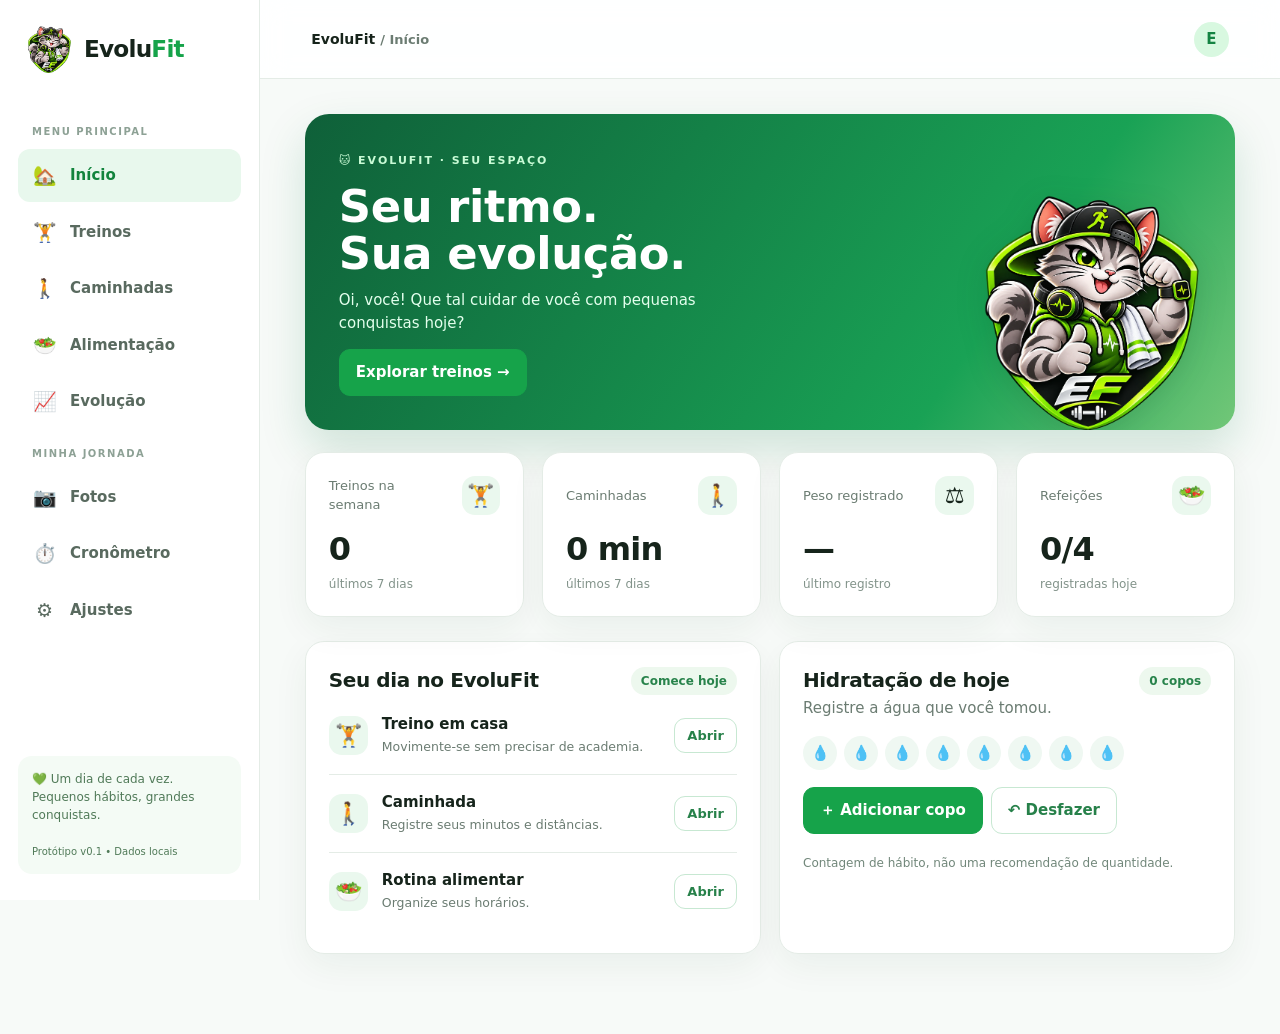
==== index.html @ 6f6e8fcf "fix: troca favicon pequeno por arquivo HD" ====
<!doctype html>
<html lang="pt-BR">
<head>
  <meta charset="utf-8">
  <meta name="viewport" content="width=device-width,initial-scale=1,viewport-fit=cover">
  <meta name="theme-color" content="#16a34a">
  <meta name="description" content="EvoluFit — treinos em casa, caminhadas, alimentação e evolução no seu ritmo.">
  <title>EvoluFit — Sua evolução, seu ritmo</title>
  <link rel="manifest" href="manifest.webmanifest">
  <link rel="icon" href="assets/evolufit-gatinho-hd.webp?v=5" type="image/webp">
  <link rel="apple-touch-icon" href="assets/evolufit-gatinho-hd.webp?v=5">
  <link rel="stylesheet" href="styles.css">
  <script src="app.js" defer></script>
</head>
<body>
  <div class="shell">
    <aside id="sidebar" class="sidebar"></aside>
    <div class="bodyarea">
      <header id="topbar" class="topbar"></header>
      <main id="main" class="main" tabindex="-1"></main>
    </div>
  </div>
  <nav id="bottomnav" class="bottomnav" aria-label="Menu rápido"></nav>
  <div id="toast" class="toast" role="status" aria-live="polite"></div>
  <div id="modal" class="modal" hidden></div>
  <script>if('serviceWorker' in navigator && location.protocol === 'https:') navigator.serviceWorker.register('./sw.js').catch(()=>{});</script>
</body>
</html>
---- styles.css ----
:root{--green:#16a34a;--dark:#14532d;--lime:#d9f99d;--mint:#f0fdf4;--bg:#f7faf8;--ink:#16241b;--muted:#6b7c72;--line:#e4ece6;--white:#fff;--shadow:0 12px 36px rgba(23,63,39,.06)}*{box-sizing:border-box}html{scroll-behavior:smooth}body{margin:0;color:var(--ink);background:var(--bg);font:15px/1.5 system-ui,-apple-system,BlinkMacSystemFont,"Segoe UI",sans-serif}button,input,select,textarea{font:inherit}button{cursor:pointer}button:disabled{opacity:.5;cursor:not-allowed}a{text-decoration:none;color:inherit}h1,h2,h3,p{margin-top:0}h1{font-size:clamp(1.8rem,3vw,2.55rem);line-height:1.15;letter-spacing:-1.1px}h2{font-size:1.25rem;letter-spacing:-.4px}h3{font-size:1.02rem}p,.sub{color:var(--muted)}.shell{display:flex;min-height:100vh}.sidebar{width:260px;position:sticky;top:0;height:100vh;display:flex;flex-direction:column;padding:26px 18px;background:#fff;border-right:1px solid var(--line);flex-shrink:0}.brand{display:flex;align-items:center;gap:11px;margin:0 8px 35px;font-size:1.45rem;font-weight:850;letter-spacing:-.8px}.brand img{width:47px;height:47px;object-fit:contain}.brand em{font-style:normal;color:var(--green)}.navtitle{font-size:10px;letter-spacing:1.5px;color:#8da195;font-weight:800;margin:16px 14px 8px}.navlink{display:flex;align-items:center;gap:13px;padding:12px 14px;border-radius:12px;margin:2px 0;color:#596a5f;font-weight:650;transition:.2s}.navlink:hover{background:#f2faf4;transform:translateX(2px)}.navlink.active{background:#e8f8ed;color:#12843d}.navemoji{font-size:19px;width:25px;text-align:center}.sidebarfoot{margin-top:auto;padding:14px;background:#f4fbf5;border-radius:14px;font-size:12px;color:#507a58}.bodyarea{min-width:0;flex:1}.topbar{height:79px;background:rgba(255,255,255,.88);border-bottom:1px solid var(--line);display:flex;align-items:center;justify-content:space-between;padding:0 clamp(20px,4vw,52px);position:sticky;top:0;z-index:5;backdrop-filter:blur(14px)}.topbar strong{font-size:14px}.topbar span{color:var(--muted);font-size:13px}.avatar{background:#d8f8e0;color:#148342;border-radius:50%;width:35px;height:35px;display:grid;place-items:center;font-weight:800}.main{width:min(1190px,100%);margin:0 auto;padding:35px clamp(16px,3.5vw,52px) 80px}.pageheading{display:flex;justify-content:space-between;align-items:end;gap:18px;flex-wrap:wrap;margin-bottom:26px}.eyebrow{font-size:11px;letter-spacing:2px;color:#28a659;text-transform:uppercase;font-weight:800;margin-bottom:9px}.pageheading p{margin:9px 0 0}.grid{display:grid;gap:18px}.cards{grid-template-columns:repeat(4,minmax(0,1fr));margin-bottom:24px}.two{grid-template-columns:repeat(2,minmax(0,1fr))}.three{grid-template-columns:repeat(3,minmax(0,1fr))}.card{background:#fff;border:1px solid var(--line);border-radius:19px;padding:23px;box-shadow:var(--shadow)}.cardhead{display:flex;align-items:center;justify-content:space-between;gap:15px}.cardhead h2{margin:0 0 2px}.cardhead p{font-size:13px;margin:0}.statlabel{font-size:13px;color:var(--muted)}.statnum{font-size:clamp(1.5rem,2.5vw,2.1rem);font-weight:850;margin:10px 0 2px;letter-spacing:-.8px}.hint{font-size:12px;color:#82938a}.circle{width:39px;height:39px;background:#eaf8ee;border-radius:13px;display:grid;place-items:center;font-size:22px}.hero{background:linear-gradient(125deg,#0f6039,#19a255 72%,#72c778);border-radius:24px;color:white;min-height:235px;display:flex;justify-content:space-between;align-items:center;overflow:hidden;margin-bottom:22px;box-shadow:0 20px 45px rgba(13,116,65,.17)}.hero>div{padding:34px;max-width:68%;z-index:1}.hero small{font-size:11px;letter-spacing:2px;font-weight:800;color:#c9fbd6}.hero h2{font-size:clamp(1.8rem,3.5vw,3rem);line-height:1.06;margin:12px 0}.hero p{color:#e3ffed;max-width:420px}.hero img{align-self:end;width:min(38%,285px);height:235px;object-fit:contain;object-position:bottom;filter:drop-shadow(0 5px 15px rgba(2,44,20,.15))}.btn{background:var(--green);border:1px solid var(--green);color:white;border-radius:11px;font-weight:750;padding:11px 16px;display:inline-flex;align-items:center;gap:8px;justify-content:center;transition:.2s}.btn:hover{background:#13813f;transform:translateY(-1px)}.btn.secondary{background:white;color:#27814a;border-color:#c7e8d2}.btn.secondary:hover{background:#f2fff5}.btn.danger{background:#fff5f5;border-color:#f3c4c4;color:#ad3535}.btn.small{padding:7px 12px;font-size:13px}.btn.ghost{background:transparent;border:0;color:#27814a}.listitem{display:flex;align-items:center;gap:14px;padding:16px 0;border-bottom:1px solid var(--line)}.listitem:last-child{border-bottom:0}.listitem strong{display:block}.listitem small{color:var(--muted)}.grow{flex:1;min-width:0}.pill{display:inline-flex;align-items:center;padding:5px 10px;border-radius:999px;background:#edf8ee;color:#28834b;font-weight:750;font-size:12px}.training{display:flex;flex-direction:column;gap:12px}.training .symbol{font-size:35px}.training h3{margin:0}.training p{font-size:13px}.training .btn{align-self:start;margin-top:auto}.formgrid{display:grid;grid-template-columns:repeat(2,minmax(0,1fr));gap:14px}.field{display:flex;flex-direction:column;gap:6px}.field.full{grid-column:1/-1}label{font-size:13px;font-weight:750;color:#405d48}input,select,textarea{background:#fff;border:1px solid #d8e5db;color:var(--ink);border-radius:10px;padding:10px 12px;min-width:0;width:100%;outline:none}input:focus,select:focus,textarea:focus{border-color:#36ad65;box-shadow:0 0 0 3px #d9f7e4}input[type=checkbox]{width:auto;accent-color:#18a353}.mini{font-size:12px;color:var(--muted)}.empty{text-align:center;padding:40px 15px;color:var(--muted)}.empty b{display:block;color:var(--ink);margin-bottom:5px}.empty .em{font-size:38px}.weightbar{background:#e7f3eb;border-radius:8px;height:13px;overflow:hidden}.weightbar>span{height:100%;background:#16a34a;display:block;border-radius:8px}.chart{display:flex;align-items:end;gap:10px;height:160px;padding:10px 3px 0;border-bottom:1px solid var(--line)}.chart div{flex:1;display:flex;justify-content:end;align-items:center;flex-direction:column;min-width:0;gap:5px}.chart .bar{width:75%;max-width:38px;background:linear-gradient(#65d78d,#15954b);min-height:3px;border-radius:8px 8px 0 0}.chart small{font-size:10px;color:var(--muted)}.photo-grid{display:grid;grid-template-columns:repeat(3,minmax(0,1fr));gap:14px}.photo-card{overflow:hidden;background:#fff;border:1px solid var(--line);border-radius:14px}.photo-card img{width:100%;height:195px;object-fit:cover;display:block}.photo-card div{padding:12px}.photo-card button{margin-top:7px}.clock{font-size:clamp(3rem,8vw,5rem);font-weight:850;letter-spacing:-3px;font-variant-numeric:tabular-nums;text-align:center;margin:24px 0}.timerbuttons{display:flex;flex-wrap:wrap;gap:10px;justify-content:center}.notice{padding:14px;border:1px solid #cee9d6;background:#f3fff6;color:#4a7251;border-radius:12px;font-size:13px}.waterdots{display:flex;gap:7px;flex-wrap:wrap;margin:17px 0}.waterdots span{height:34px;width:34px;background:#eff8f2;border-radius:50%;display:grid;place-items:center;color:#b4cbbc}.waterdots .filled{background:#c0f3cf;color:#0e9144}.bottomnav{display:none}.toast{position:fixed;bottom:23px;right:23px;z-index:40;background:#174b2d;color:white;padding:12px 19px;border-radius:12px;box-shadow:var(--shadow);opacity:0;pointer-events:none;transform:translateY(15px);transition:.25s}.toast.show{opacity:1;transform:translateY(0)}.modal{position:fixed;z-index:30;inset:0;background:rgba(7,31,17,.5);display:grid;place-items:center;padding:17px}.modal[hidden]{display:none}.dialog{max-height:90vh;overflow:auto;width:min(570px,100%);background:white;padding:25px;border-radius:20px;box-shadow:0 22px 90px #092d1955}.dialog h2{margin-bottom:12px}.dialog .listitem{padding:12px 0}.dialogbtns{display:flex;justify-content:end;gap:10px;margin-top:20px}.footnote{font-size:12px;color:#71877a;margin-top:20px}.badge{font-size:11px;background:#e4f6e9;color:#137c3a;padding:5px 10px;border-radius:999px}.progress{height:9px;background:#e5f4ea;border-radius:99px;overflow:hidden}.progress>span{display:block;height:100%;background:var(--green);border-radius:99px}.animated{animation:rise .45s ease both}@keyframes rise{from{opacity:0;transform:translateY(12px)}to{opacity:1;transform:none}}@media(max-width:1100px){.sidebar{width:222px}.cards{grid-template-columns:repeat(2,minmax(0,1fr))}.three{grid-template-columns:repeat(2,minmax(0,1fr))}}@media(max-width:760px){.sidebar{display:none}.topbar{height:60px;padding:0 18px}.main{padding:23px 14px 95px}.two,.three{grid-template-columns:1fr}.cards{grid-template-columns:repeat(2,minmax(0,1fr));gap:10px}.card{padding:17px;border-radius:16px}.hero{min-height:200px}.hero>div{padding:22px;max-width:72%}.hero img{width:40%;height:185px;margin-right:-20px}.hero h2{font-size:1.95rem}.hero p{font-size:12px}.bottomnav{position:fixed;z-index:15;bottom:0;left:0;right:0;background:#fff;border-top:1px solid var(--line);display:flex;justify-content:space-around;padding:7px 3px max(7px,env(safe-area-inset-bottom));box-shadow:0 -8px 25px #1b533315}.bottomnav a{display:flex;flex-direction:column;align-items:center;gap:1px;min-width:55px;font-size:10px;color:#738a7a}.bottomnav a b{font-size:20px;font-weight:400}.bottomnav a.active{color:#16a34a;font-weight:800}.photo-grid{grid-template-columns:repeat(2,minmax(0,1fr))}.photo-card img{height:150px}}@media(max-width:420px){.hero img{width:38%;height:165px}.hero h2{font-size:1.6rem}.hero>div{max-width:75%}.formgrid{grid-template-columns:1fr}.card{padding:15px}.statnum{font-size:1.55rem}}@media(prefers-reduced-motion:reduce){*,*:before,*:after{animation:none!important;transition:none!important;scroll-behavior:auto!important}}
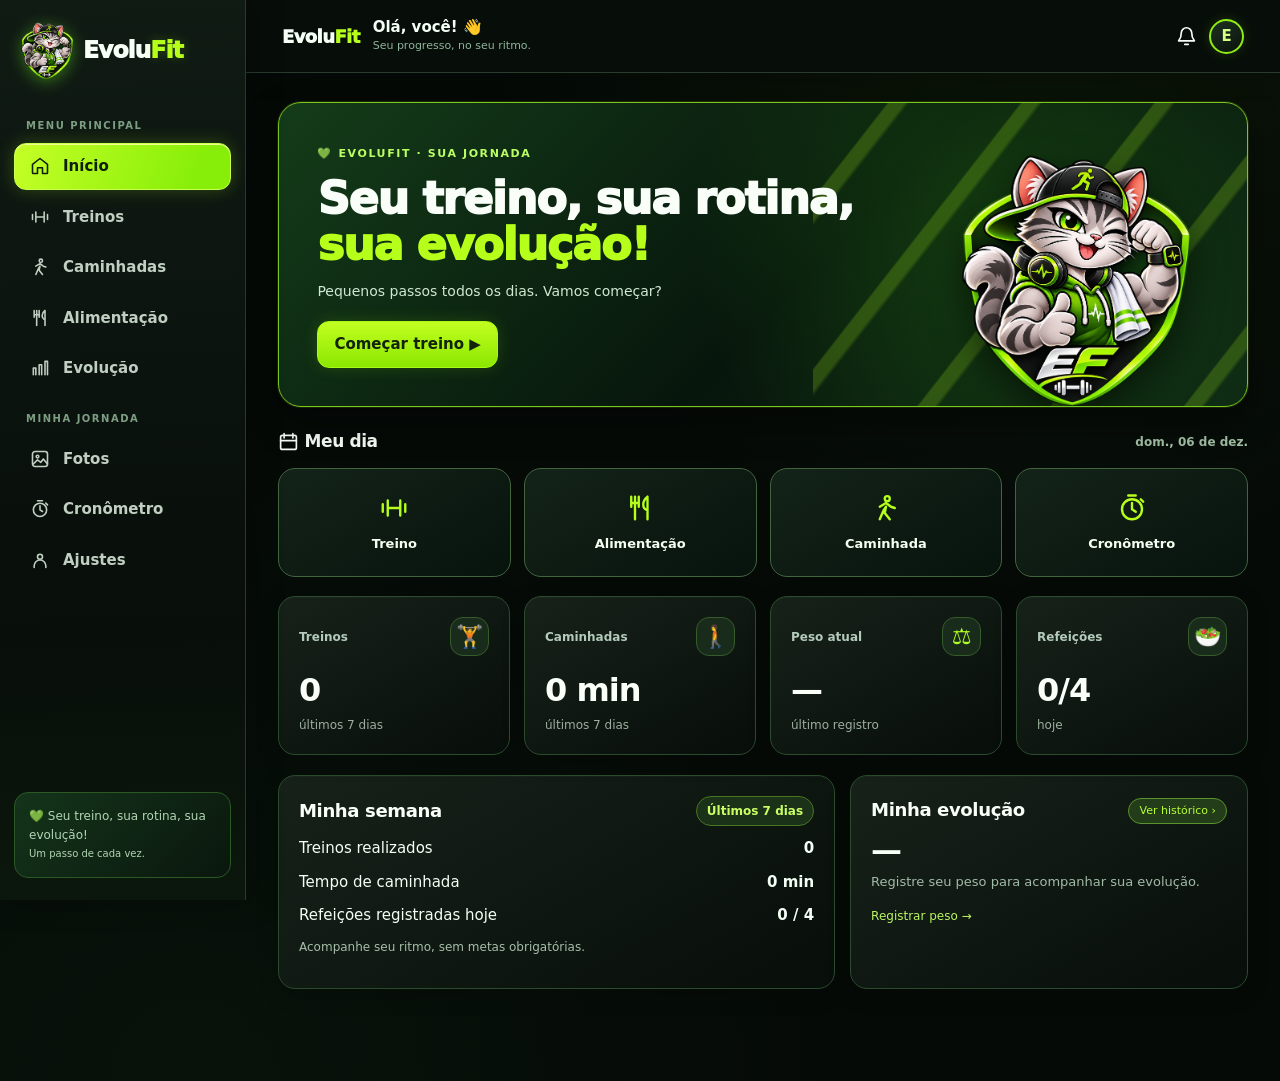
==== commit 7c555dc6: "design: ativa tema neon e navegação responsiva" ====
--- a/index.html
+++ b/index.html
@@ -3,13 +3,14 @@
 <head>
   <meta charset="utf-8">
   <meta name="viewport" content="width=device-width,initial-scale=1,viewport-fit=cover">
-  <meta name="theme-color" content="#16a34a">
+  <meta name="theme-color" content="#060b08">
   <meta name="description" content="EvoluFit — treinos em casa, caminhadas, alimentação e evolução no seu ritmo.">
   <title>EvoluFit — Sua evolução, seu ritmo</title>
   <link rel="manifest" href="manifest.webmanifest">
   <link rel="icon" href="assets/evolufit-gatinho-hd.webp?v=5" type="image/webp">
   <link rel="apple-touch-icon" href="assets/evolufit-gatinho-hd.webp?v=5">
   <link rel="stylesheet" href="styles.css">
+  <link rel="stylesheet" href="theme-neon.css">
   <script src="app.js" defer></script>
 </head>
 <body>
@@ -20,6 +21,7 @@
       <main id="main" class="main" tabindex="-1"></main>
     </div>
   </div>
+  <div id="menu-overlay" class="ef-menu-backdrop" data-action="close-menu" aria-hidden="true"></div>
   <nav id="bottomnav" class="bottomnav" aria-label="Menu rápido"></nav>
   <div id="toast" class="toast" role="status" aria-live="polite"></div>
   <div id="modal" class="modal" hidden></div>
--- a/styles.css
+++ b/styles.css
@@ -1,2 +1,32 @@
 
 :root{--green:#16a34a;--dark:#14532d;--lime:#d9f99d;--mint:#f0fdf4;--bg:#f7faf8;--ink:#16241b;--muted:#6b7c72;--line:#e4ece6;--white:#fff;--shadow:0 12px 36px rgba(23,63,39,.06)}*{box-sizing:border-box}html{scroll-behavior:smooth}body{margin:0;color:var(--ink);background:var(--bg);font:15px/1.5 system-ui,-apple-system,BlinkMacSystemFont,"Segoe UI",sans-serif}button,input,select,textarea{font:inherit}button{cursor:pointer}button:disabled{opacity:.5;cursor:not-allowed}a{text-decoration:none;color:inherit}h1,h2,h3,p{margin-top:0}h1{font-size:clamp(1.8rem,3vw,2.55rem);line-height:1.15;letter-spacing:-1.1px}h2{font-size:1.25rem;letter-spacing:-.4px}h3{font-size:1.02rem}p,.sub{color:var(--muted)}.shell{display:flex;min-height:100vh}.sidebar{width:260px;position:sticky;top:0;height:100vh;display:flex;flex-direction:column;padding:26px 18px;background:#fff;border-right:1px solid var(--line);flex-shrink:0}.brand{display:flex;align-items:center;gap:11px;margin:0 8px 35px;font-size:1.45rem;font-weight:850;letter-spacing:-.8px}.brand img{width:47px;height:47px;object-fit:contain}.brand em{font-style:normal;color:var(--green)}.navtitle{font-size:10px;letter-spacing:1.5px;color:#8da195;font-weight:800;margin:16px 14px 8px}.navlink{display:flex;align-items:center;gap:13px;padding:12px 14px;border-radius:12px;margin:2px 0;color:#596a5f;font-weight:650;transition:.2s}.navlink:hover{background:#f2faf4;transform:translateX(2px)}.navlink.active{background:#e8f8ed;color:#12843d}.navemoji{font-size:19px;width:25px;text-align:center}.sidebarfoot{margin-top:auto;padding:14px;background:#f4fbf5;border-radius:14px;font-size:12px;color:#507a58}.bodyarea{min-width:0;flex:1}.topbar{height:79px;background:rgba(255,255,255,.88);border-bottom:1px solid var(--line);display:flex;align-items:center;justify-content:space-between;padding:0 clamp(20px,4vw,52px);position:sticky;top:0;z-index:5;backdrop-filter:blur(14px)}.topbar strong{font-size:14px}.topbar span{color:var(--muted);font-size:13px}.avatar{background:#d8f8e0;color:#148342;border-radius:50%;width:35px;height:35px;display:grid;place-items:center;font-weight:800}.main{width:min(1190px,100%);margin:0 auto;padding:35px clamp(16px,3.5vw,52px) 80px}.pageheading{display:flex;justify-content:space-between;align-items:end;gap:18px;flex-wrap:wrap;margin-bottom:26px}.eyebrow{font-size:11px;letter-spacing:2px;color:#28a659;text-transform:uppercase;font-weight:800;margin-bottom:9px}.pageheading p{margin:9px 0 0}.grid{display:grid;gap:18px}.cards{grid-template-columns:repeat(4,minmax(0,1fr));margin-bottom:24px}.two{grid-template-columns:repeat(2,minmax(0,1fr))}.three{grid-template-columns:repeat(3,minmax(0,1fr))}.card{background:#fff;border:1px solid var(--line);border-radius:19px;padding:23px;box-shadow:var(--shadow)}.cardhead{display:flex;align-items:center;justify-content:space-between;gap:15px}.cardhead h2{margin:0 0 2px}.cardhead p{font-size:13px;margin:0}.statlabel{font-size:13px;color:var(--muted)}.statnum{font-size:clamp(1.5rem,2.5vw,2.1rem);font-weight:850;margin:10px 0 2px;letter-spacing:-.8px}.hint{font-size:12px;color:#82938a}.circle{width:39px;height:39px;background:#eaf8ee;border-radius:13px;display:grid;place-items:center;font-size:22px}.hero{background:linear-gradient(125deg,#0f6039,#19a255 72%,#72c778);border-radius:24px;color:white;min-height:235px;display:flex;justify-content:space-between;align-items:center;overflow:hidden;margin-bottom:22px;box-shadow:0 20px 45px rgba(13,116,65,.17)}.hero>div{padding:34px;max-width:68%;z-index:1}.hero small{font-size:11px;letter-spacing:2px;font-weight:800;color:#c9fbd6}.hero h2{font-size:clamp(1.8rem,3.5vw,3rem);line-height:1.06;margin:12px 0}.hero p{color:#e3ffed;max-width:420px}.hero img{align-self:end;width:min(38%,285px);height:235px;object-fit:contain;object-position:bottom;filter:drop-shadow(0 5px 15px rgba(2,44,20,.15))}.btn{background:var(--green);border:1px solid var(--green);color:white;border-radius:11px;font-weight:750;padding:11px 16px;display:inline-flex;align-items:center;gap:8px;justify-content:center;transition:.2s}.btn:hover{background:#13813f;transform:translateY(-1px)}.btn.secondary{background:white;color:#27814a;border-color:#c7e8d2}.btn.secondary:hover{background:#f2fff5}.btn.danger{background:#fff5f5;border-color:#f3c4c4;color:#ad3535}.btn.small{padding:7px 12px;font-size:13px}.btn.ghost{background:transparent;border:0;color:#27814a}.listitem{display:flex;align-items:center;gap:14px;padding:16px 0;border-bottom:1px solid var(--line)}.listitem:last-child{border-bottom:0}.listitem strong{display:block}.listitem small{color:var(--muted)}.grow{flex:1;min-width:0}.pill{display:inline-flex;align-items:center;padding:5px 10px;border-radius:999px;background:#edf8ee;color:#28834b;font-weight:750;font-size:12px}.training{display:flex;flex-direction:column;gap:12px}.training .symbol{font-size:35px}.training h3{margin:0}.training p{font-size:13px}.training .btn{align-self:start;margin-top:auto}.formgrid{display:grid;grid-template-columns:repeat(2,minmax(0,1fr));gap:14px}.field{display:flex;flex-direction:column;gap:6px}.field.full{grid-column:1/-1}label{font-size:13px;font-weight:750;color:#405d48}input,select,textarea{background:#fff;border:1px solid #d8e5db;color:var(--ink);border-radius:10px;padding:10px 12px;min-width:0;width:100%;outline:none}input:focus,select:focus,textarea:focus{border-color:#36ad65;box-shadow:0 0 0 3px #d9f7e4}input[type=checkbox]{width:auto;accent-color:#18a353}.mini{font-size:12px;color:var(--muted)}.empty{text-align:center;padding:40px 15px;color:var(--muted)}.empty b{display:block;color:var(--ink);margin-bottom:5px}.empty .em{font-size:38px}.weightbar{background:#e7f3eb;border-radius:8px;height:13px;overflow:hidden}.weightbar>span{height:100%;background:#16a34a;display:block;border-radius:8px}.chart{display:flex;align-items:end;gap:10px;height:160px;padding:10px 3px 0;border-bottom:1px solid var(--line)}.chart div{flex:1;display:flex;justify-content:end;align-items:center;flex-direction:column;min-width:0;gap:5px}.chart .bar{width:75%;max-width:38px;background:linear-gradient(#65d78d,#15954b);min-height:3px;border-radius:8px 8px 0 0}.chart small{font-size:10px;color:var(--muted)}.photo-grid{display:grid;grid-template-columns:repeat(3,minmax(0,1fr));gap:14px}.photo-card{overflow:hidden;background:#fff;border:1px solid var(--line);border-radius:14px}.photo-card img{width:100%;height:195px;object-fit:cover;display:block}.photo-card div{padding:12px}.photo-card button{margin-top:7px}.clock{font-size:clamp(3rem,8vw,5rem);font-weight:850;letter-spacing:-3px;font-variant-numeric:tabular-nums;text-align:center;margin:24px 0}.timerbuttons{display:flex;flex-wrap:wrap;gap:10px;justify-content:center}.notice{padding:14px;border:1px solid #cee9d6;background:#f3fff6;color:#4a7251;border-radius:12px;font-size:13px}.waterdots{display:flex;gap:7px;flex-wrap:wrap;margin:17px 0}.waterdots span{height:34px;width:34px;background:#eff8f2;border-radius:50%;display:grid;place-items:center;color:#b4cbbc}.waterdots .filled{background:#c0f3cf;color:#0e9144}.bottomnav{display:none}.toast{position:fixed;bottom:23px;right:23px;z-index:40;background:#174b2d;color:white;padding:12px 19px;border-radius:12px;box-shadow:var(--shadow);opacity:0;pointer-events:none;transform:translateY(15px);transition:.25s}.toast.show{opacity:1;transform:translateY(0)}.modal{position:fixed;z-index:30;inset:0;background:rgba(7,31,17,.5);display:grid;place-items:center;padding:17px}.modal[hidden]{display:none}.dialog{max-height:90vh;overflow:auto;width:min(570px,100%);background:white;padding:25px;border-radius:20px;box-shadow:0 22px 90px #092d1955}.dialog h2{margin-bottom:12px}.dialog .listitem{padding:12px 0}.dialogbtns{display:flex;justify-content:end;gap:10px;margin-top:20px}.footnote{font-size:12px;color:#71877a;margin-top:20px}.badge{font-size:11px;background:#e4f6e9;color:#137c3a;padding:5px 10px;border-radius:999px}.progress{height:9px;background:#e5f4ea;border-radius:99px;overflow:hidden}.progress>span{display:block;height:100%;background:var(--green);border-radius:99px}.animated{animation:rise .45s ease both}@keyframes rise{from{opacity:0;transform:translateY(12px)}to{opacity:1;transform:none}}@media(max-width:1100px){.sidebar{width:222px}.cards{grid-template-columns:repeat(2,minmax(0,1fr))}.three{grid-template-columns:repeat(2,minmax(0,1fr))}}@media(max-width:760px){.sidebar{display:none}.topbar{height:60px;padding:0 18px}.main{padding:23px 14px 95px}.two,.three{grid-template-columns:1fr}.cards{grid-template-columns:repeat(2,minmax(0,1fr));gap:10px}.card{padding:17px;border-radius:16px}.hero{min-height:200px}.hero>div{padding:22px;max-width:72%}.hero img{width:40%;height:185px;margin-right:-20px}.hero h2{font-size:1.95rem}.hero p{font-size:12px}.bottomnav{position:fixed;z-index:15;bottom:0;left:0;right:0;background:#fff;border-top:1px solid var(--line);display:flex;justify-content:space-around;padding:7px 3px max(7px,env(safe-area-inset-bottom));box-shadow:0 -8px 25px #1b533315}.bottomnav a{display:flex;flex-direction:column;align-items:center;gap:1px;min-width:55px;font-size:10px;color:#738a7a}.bottomnav a b{font-size:20px;font-weight:400}.bottomnav a.active{color:#16a34a;font-weight:800}.photo-grid{grid-template-columns:repeat(2,minmax(0,1fr))}.photo-card img{height:150px}}@media(max-width:420px){.hero img{width:38%;height:165px}.hero h2{font-size:1.6rem}.hero>div{max-width:75%}.formgrid{grid-template-columns:1fr}.card{padding:15px}.statnum{font-size:1.55rem}}@media(prefers-reduced-motion:reduce){*,*:before,*:after{animation:none!important;transition:none!important;scroll-behavior:auto!important}}
+
+/* Imagens educativas dos exercícios — poucas informações por vez. */
+.training .plan-preview{width:100%;height:128px;object-fit:contain;display:block;border:1px solid #284d37;border-radius:13px;background:#09150e}
+.exercise-sequence{display:grid;gap:9px}
+.exercise-step{border:1px solid #e0ebe3;border-radius:13px;background:#fbfefb;overflow:hidden}
+.exercise-step[open]{border-color:#83d68b;background:#f7fff8}
+.exercise-step summary{list-style:none;display:flex;gap:12px;align-items:center;padding:9px 12px;cursor:pointer;min-height:77px}
+.exercise-step summary::-webkit-details-marker{display:none}
+.exercise-step summary>img{width:106px;height:61px;object-fit:cover;flex:none;display:block;border-radius:9px;background:#08170e}
+.exercise-step-title{flex:1;min-width:0}
+.exercise-step-title strong{display:block;font-size:13px;line-height:1.4;color:#1e3426}
+.exercise-step-title small{display:block;font-size:11px;color:#688275;margin-top:4px}
+.exercise-chevron{color:#28a447;font-size:24px;transition:transform .2s}
+.exercise-step[open] .exercise-chevron{transform:rotate(180deg)}
+.exercise-extra{padding:0 13px 13px 13px;border-top:1px solid #deebdf}
+.exercise-extra img{width:100%;max-height:220px;display:block;object-fit:contain;background:#09150e;border-radius:12px;margin:12px auto}
+.exercise-extra p{font-size:13px;color:#385140;margin:12px 0 0;line-height:1.55}
+.exercise-modal .footnote{font-size:12px;line-height:1.55}
+.exercise-step summary:focus-visible{outline:3px solid #72cf77;outline-offset:-3px}
+@media(max-width:420px){.exercise-step summary{gap:9px;padding:8px}.exercise-step summary>img{width:84px;height:56px}.exercise-step-title strong{font-size:12px}.exercise-step-title small{font-size:10px}.training .plan-preview{height:118px}}
+
+/* EvoluFit — mídia realista: a interface continua compacta e abre o detalhe sob demanda. */
+.training .plan-preview{height:165px;object-fit:cover;object-position:center 60%;background:#08140c}
+.exercise-step summary>img{width:112px;height:78px;object-fit:cover;object-position:center 60%}
+.exercise-extra img{max-height:440px;max-width:360px;width:100%;object-fit:contain;margin:12px auto;background:#0b1410}
+@media(max-width:420px){
+ .training .plan-preview{height:145px}
+ .exercise-step summary>img{width:92px;height:66px}
+ .exercise-extra img{max-height:410px}
+}
--- a/theme-neon.css
+++ b/theme-neon.css
@@ -0,0 +1,244 @@
+
+/* EvoluFit · Neon Gamer UI v0.3
+   Camada visual responsiva; mantém intactos os registros e a lógica do app. */
+:root{
+ --green:#a8fa13;--dark:#183919;--lime:#c6ff37;--mint:#18301c;
+ --bg:#060b08;--ink:#f3fff5;--muted:#a3b6a9;--line:#2b4033;--white:#101912;
+ --shadow:0 12px 35px rgba(0,0,0,.28);
+ --neon:#b6ff1b;--panel:#0c1410;--panel-high:#141e18;
+}
+html{color-scheme:dark}
+body{
+ color:var(--ink);
+ background:radial-gradient(ellipse at 82% 0%,rgba(70,121,15,.10),transparent 38%),
+ radial-gradient(ellipse at 15% 100%,rgba(33,83,36,.11),transparent 42%),#050a07;
+ font-family:Inter,system-ui,-apple-system,"Segoe UI",sans-serif;
+}
+h1,h2,h3{color:#f9fff8}
+p,.sub,.hint,.footnote{color:var(--muted)}
+a,button{-webkit-tap-highlight-color:transparent}
+a:focus-visible,button:focus-visible,input:focus-visible,select:focus-visible,textarea:focus-visible,summary:focus-visible{outline:2px solid var(--neon);outline-offset:3px}
+.shell{min-height:100dvh}
+.sidebar{
+ background:linear-gradient(178deg,#101b14,#080e0a 70%,#0b170c);
+ border-right:1px solid #263c2b;box-shadow:5px 0 30px #0004;
+ width:246px;padding:22px 14px;z-index:30
+}
+.brand{font-weight:950;color:#f8fff5;font-size:1.47rem;letter-spacing:-1px;margin:0 5px 22px;gap:7px}
+.brand img{width:57px;height:57px;filter:drop-shadow(0 3px 8px #68e02570)}
+.brand em{color:var(--neon);text-shadow:0 0 12px #a7fb353b}
+.navtitle{color:#7d9e82;font-size:10px;margin:17px 12px 8px}
+.navlink{color:#c1cfc2;padding:11px 13px;border:1px solid transparent;border-radius:12px;margin:2px 0;font-weight:650;gap:12px}
+.navlink:hover{background:#1a2c1d;color:#eeffeb;border-color:#304a30;transform:translateX(2px)}
+.navlink.active{
+ color:#101f0a;background:linear-gradient(110deg,#c5ff26,#86ee08 85%);border-color:#c9ff4e;
+ box-shadow:0 0 17px #9cf0183f,inset 0 1px 0 #f1ff8e
+}
+.navemoji{width:23px;display:grid;place-items:center;font-size:21px}
+.ui-icon{width:21px;height:21px;display:inline-block;flex:none;vertical-align:middle}
+.navlink .ui-icon{width:20px;height:20px}
+.sidebarfoot{margin-top:auto;background:linear-gradient(135deg,#14341a,#0a170e);border:1px solid #2c5824;color:#b2d5b3;line-height:1.55}
+.bodyarea{background:transparent}
+.topbar{
+ height:73px;background:rgba(8,15,10,.93);border-bottom:1px solid #293b2d;
+ color:#f6fff6;box-shadow:0 5px 22px #0003;padding:0 clamp(16px,3vw,36px);gap:12px
+}
+.topbar strong{font-weight:850;font-size:15px}
+.topbar span{color:#a1b7a7}
+.topbar .top-welcome{display:flex;flex-direction:column;gap:2px;min-width:0}
+.topbar .top-welcome strong{font-size:15px}
+.topbar .top-welcome small{font-size:11px;color:#8eb59b}
+.topbar .top-actions{display:flex;align-items:center;gap:12px}
+.topbar .mini-logo{font-weight:950;letter-spacing:-.6px;font-size:18px;white-space:nowrap}
+.topbar .mini-logo em{font-style:normal;color:var(--neon)}
+.menu-trigger{border:1px solid #315534;border-radius:11px;background:#132016;color:#c9ff65;display:none;align-items:center;justify-content:center;width:40px;height:40px}
+.avatar{background:linear-gradient(150deg,#1d3220,#0b120d);border:2px solid #8fed13;color:#d4ff82;box-shadow:0 0 12px #a8f52b24;flex:none}
+.main{width:min(1300px,100%);padding:29px clamp(15px,2.5vw,38px) 72px}
+.pageheading{margin-bottom:21px}
+.eyebrow{color:#a9f526;letter-spacing:1.5px}
+.pageheading h1{font-size:clamp(1.75rem,2.7vw,2.45rem);font-weight:900}
+.pageheading p{max-width:580px;line-height:1.55}
+.grid{gap:15px}
+.cards{gap:14px;margin-bottom:20px}
+.card{
+ background:linear-gradient(150deg,rgba(23,34,26,.98),rgba(8,14,10,.99));
+ border:1px solid #2a4c2c;border-radius:17px;padding:20px;
+ box-shadow:0 5px 22px #0003,inset 0 1px 0 rgba(238,255,236,.025);
+}
+.card h2{font-size:1.13rem}
+.card h3{font-size:1.02rem}
+.cardhead{align-items:center}
+.statlabel{color:#b4cbbb;font-size:12px;font-weight:660}
+.statnum{color:#fafff8;font-weight:900;letter-spacing:-1px}
+.hint{color:#9caf9f}
+.circle{background:#192b1b;color:#b1ff24;border:1px solid #365c2c}
+.pill,.badge{border:1px solid #477622;background:#1b3218;color:#c9ff65;border-radius:999px}
+.hero{
+ background:radial-gradient(circle at 75% 42%,#26731566,transparent 42%),
+ linear-gradient(135deg,#143c19,#07160c 55%,#0e2914);
+ border:1px solid #7ac51e;color:#fff;min-height:242px;position:relative;
+ border-radius:23px;box-shadow:0 0 0 1px #a3ec1b20,0 15px 36px #0006;
+ isolation:isolate
+}
+.hero:before{
+ content:"";pointer-events:none;position:absolute;right:-50px;top:0;width:50%;height:100%;
+ opacity:.2;background:repeating-linear-gradient(128deg,transparent 0 58px,#b2ff1a 60px 72px,transparent 76px 105px);z-index:-1
+}
+.hero>div{padding:clamp(22px,3vw,39px);max-width:69%}
+.hero small{color:#bbff66;letter-spacing:1.6px}
+.hero h2{font-size:clamp(2rem,3.5vw,3.1rem);font-weight:950;letter-spacing:-1.4px;line-height:1.04}
+.hero h2 em{font-style:normal;color:var(--neon)}
+.hero p{color:#d0e8d1;font-size:14px;line-height:1.5;max-width:420px}
+.hero img{width:min(42%,340px);height:252px;object-fit:contain;object-position:center bottom;
+ filter:drop-shadow(0 13px 18px #0008)}
+.btn{
+ background:linear-gradient(180deg,#c2ff20 0%,#8be700 100%);border-color:#a7fa11;color:#13220a;
+ box-shadow:0 0 16px #98f60e27;min-height:43px;font-weight:850;border-radius:12px;padding:11px 16px
+}
+.btn:hover{background:linear-gradient(#daff66,#a5fc1b);border-color:#d4ff75;box-shadow:0 0 20px #b5ff3340}
+.btn.secondary{color:#d0efc4;background:#15231a;border-color:#486c3a;box-shadow:none}
+.btn.secondary:hover{color:#f1fff4;background:#213726}
+.btn.danger{color:#ffb4b4;background:#281719;border-color:#67383d}
+.btn.ghost{color:#b7f775}
+.listitem{border-color:#2b402d;gap:12px}
+.listitem strong{color:#ecfff1}
+.listitem small{color:#a0b6a8}
+.training{gap:10px;overflow:hidden}
+.training .symbol{font-size:27px}
+.training .plan-preview{height:159px;border:1px solid #426d2e;background:#0b150e;object-fit:cover}
+.training h3{font-weight:850;font-size:1.13rem}
+.training p{line-height:1.5;min-height:37px}
+.training .btn{width:100%}
+label{color:#c9e4cb}
+input,select,textarea{background:#0b140e;border:1px solid #3a513d;color:#f7fff3;border-radius:11px}
+input::placeholder,textarea::placeholder{color:#819a84}
+input:focus,select:focus,textarea:focus{border-color:#a4f927;box-shadow:0 0 0 3px #a5ff1725}
+input[type=checkbox]{accent-color:#a4f91a}
+option{background:#0d1b10;color:#fff}
+.notice{color:#c5d9c8;background:#122419;border:1px solid #356037}
+.footnote{line-height:1.6}
+.weightbar,.progress{background:#243525}
+.weightbar>span,.progress>span{background:linear-gradient(90deg,#69da05,#c6ff28);box-shadow:0 0 12px #b1ff3388}
+.chart{border-color:#365239}
+.chart small{color:#a8bfac}
+.chart .bar{background:linear-gradient(#c9ff2c,#4ca613);box-shadow:0 0 12px #74e20c44}
+.waterdots span{background:#14221a;color:#6f9574;border:1px solid #294c30}
+.waterdots .filled{background:#2f611c;color:#d4ff61;border-color:#7ad929}
+.photo-card{background:#0d1710;border-color:#38543b}
+.photo-card img{background:#14281a}
+.clock{color:#eaffea;text-shadow:0 0 24px #93fc2f55}
+.toast{background:#18371d;color:#eaffd3;border:1px solid #7dd51a;box-shadow:0 10px 40px #0008}
+.modal{background:#000c;backdrop-filter:blur(6px);z-index:100}
+.dialog{
+ background:linear-gradient(155deg,#14251a,#07110c);color:#effdef;border:1px solid #6ab91c;
+ box-shadow:0 27px 90px #000e,0 0 28px #9bea1220;
+ border-radius:21px
+}
+.dialog .listitem{border-color:#2c4a32}
+.exercise-step{background:#111e15;border-color:#34563a}
+.exercise-step[open]{background:#15291a;border-color:#8bdc1b}
+.exercise-step-title strong{color:#f5fff4}
+.exercise-step-title small{color:#9cbc9f}
+.exercise-extra{border-color:#385a3b}
+.exercise-extra p{color:#cce4ce}
+.exercise-step summary>img{background:#0a130d}
+.exercise-step summary:focus-visible{outline-color:#b6ff25}
+.exercise-chevron{color:#b8ff2c}
+.empty{color:#a4bca9}
+.empty b{color:#e7fff1}
+/* Consistent dark neon utility blocks */
+.ef-section-top{display:flex;align-items:center;justify-content:space-between;gap:10px;margin:21px 0 14px}
+.ef-section-top h2{margin:0;font-size:17px}
+.ef-date{font-size:12px;color:#a4c2a8;font-weight:650}
+.ef-actions{display:grid;grid-template-columns:repeat(4,minmax(0,1fr));gap:13px;margin-bottom:19px}
+.ef-action{
+ display:flex;flex-direction:column;justify-content:center;align-items:center;gap:11px;
+ min-height:109px;padding:14px 8px;text-align:center;border:1px solid #42653e;
+ border-radius:17px;color:#f5fff0;background:linear-gradient(150deg,#142319,#07130d);
+ font-size:13px;font-weight:780;transition:background .18s,transform .18s,border-color .18s
+}
+.ef-action:hover{background:#1f3824;border-color:#a6fa24;transform:translateY(-2px)}
+.ef-action .ui-icon{height:30px;width:30px;color:var(--neon)}
+.ef-action span{display:block}
+.ef-summary-grid{display:grid;grid-template-columns:1.4fr 1fr;gap:15px;margin:20px 0}
+.ef-progress-value{font-size:31px;font-weight:900;letter-spacing:-1px;color:#f8fff4}
+.ef-progress-value small{font-size:14px;font-weight:700;color:#b5ccb9}
+.ef-subtle{color:#a2bba7;font-size:13px}
+.ef-inline-stat{display:flex;justify-content:space-between;align-items:center;gap:8px;margin:11px 0}
+.ef-inline-stat strong{font-weight:850}
+.ef-chip{display:inline-flex;gap:6px;align-items:center;color:#b6ff36;background:#233c19;border:1px solid #5b922b;border-radius:99px;padding:4px 10px;font-size:11px}
+.ef-progressbar{height:9px;background:#233223;border-radius:99px;overflow:hidden;margin-top:10px}
+.ef-progressbar>span{display:block;background:linear-gradient(90deg,#63c80b,#c4ff26);height:100%;border-radius:inherit}
+.ef-mini-nav{display:flex;align-items:center;gap:9px}
+.ef-mini-nav a{font-size:12px;color:#bbf662}
+.ef-today{color:#eaffee;font-size:13px}
+.ef-today .ui-icon{color:var(--neon)}
+.ef-user-header{display:flex;align-items:center;gap:13px}
+.ef-user-header img{height:42px;width:42px;object-fit:contain}
+.ef-user-header strong{font-size:17px;line-height:1.2}
+.ef-user-header small{font-size:11px;color:#abc3ad}
+.ef-user-greeting{margin-bottom:16px}
+.ef-newhero{min-height:260px}
+.ef-newhero .btn{margin-top:5px}
+.ef-history-list{padding:0}
+.ef-empty-note{font-size:12px;color:#a6bfa9}
+.ef-logo-title{color:#f9fff8}
+.ef-logo-title em{color:var(--neon)}
+/* Primary mobile nav and collapsible sidebar */
+.ef-menu-backdrop{display:none}
+.bottomnav{background:#0b130e;border-top:1px solid #34582d;box-shadow:0 -9px 22px #000a}
+.bottomnav a{color:#b0bfb1}
+.bottomnav a b .ui-icon{width:21px;height:21px}
+.bottomnav a.active{color:#c1ff3d}
+.bottomnav a.active b{background:#315914;box-shadow:0 0 17px #9ef71c54;border:1px solid #b0ef3a;border-radius:12px}
+.bottomnav a b{height:34px;width:43px;border:1px solid transparent;display:grid;place-items:center}
+@media(max-width:1100px){.ef-summary-grid{grid-template-columns:1fr 1fr}}
+@media(max-width:760px){
+ .topbar{height:65px;padding:0 15px}
+ .topbar .top-welcome{display:none}
+ .menu-trigger{display:flex}
+ .topbar .top-actions{margin-left:auto}
+ .sidebar{
+  display:flex;width:min(284px,82vw);position:fixed;height:100dvh;
+  top:0;left:0;bottom:0;transform:translateX(-110%);transition:transform .24s ease;
+  overflow:auto;z-index:55
+ }
+ body.menu-open .sidebar{transform:translateX(0)}
+ .ef-menu-backdrop{position:fixed;inset:0;z-index:54;background:#000b;backdrop-filter:blur(3px)}
+ body.menu-open .ef-menu-backdrop{display:block}
+ .main{padding:19px 13px 115px}
+ .hero{min-height:204px;border-radius:18px}
+ .hero>div{padding:21px;max-width:70%}
+ .hero h2{font-size:clamp(1.7rem,7vw,2.2rem);letter-spacing:-.8px}
+ .hero img{width:42%;height:200px;margin-right:-21px}
+ .hero p{font-size:12px;margin-bottom:13px}
+ .cards{grid-template-columns:repeat(2,minmax(0,1fr));gap:10px}
+ .card{padding:16px;border-radius:15px}
+ .grid{gap:12px}
+ .ef-actions{grid-template-columns:repeat(2,minmax(0,1fr));gap:10px}
+ .ef-action{min-height:101px;gap:8px}
+ .ef-summary-grid{grid-template-columns:1fr;gap:12px}
+ .bottomnav{padding:6px 5px max(7px,env(safe-area-inset-bottom));z-index:40}
+ .bottomnav a{font-size:10px;min-width:54px;font-weight:550;gap:1px}
+ .bottomnav a b{font-size:18px}
+ .bottomnav a .ui-icon{width:19px;height:19px}
+ .bottomnav a.active{font-weight:850}
+ .ef-section-top h2{font-size:15px}
+ .training .plan-preview{height:190px}
+ .main .pageheading{margin-bottom:17px}
+ .main .pageheading h1{font-size:1.8rem}
+}
+@media(max-width:420px){
+ .hero{min-height:200px}
+ .hero>div{max-width:72%;padding:18px}
+ .hero img{width:42%;height:172px}
+ .hero h2{font-size:1.6rem}
+ .hero p{font-size:11px;line-height:1.4}
+ .ef-action{min-height:86px;font-size:12px;padding:12px 6px}
+ .ef-action .ui-icon{height:26px;width:26px}
+ .cards .card{padding:13px}
+ .cards .statnum{font-size:1.4rem}
+ .topbar .mini-logo{font-size:17px}
+ .training .plan-preview{height:169px}
+}
+@media(prefers-reduced-motion:reduce){.sidebar{transition:none}}
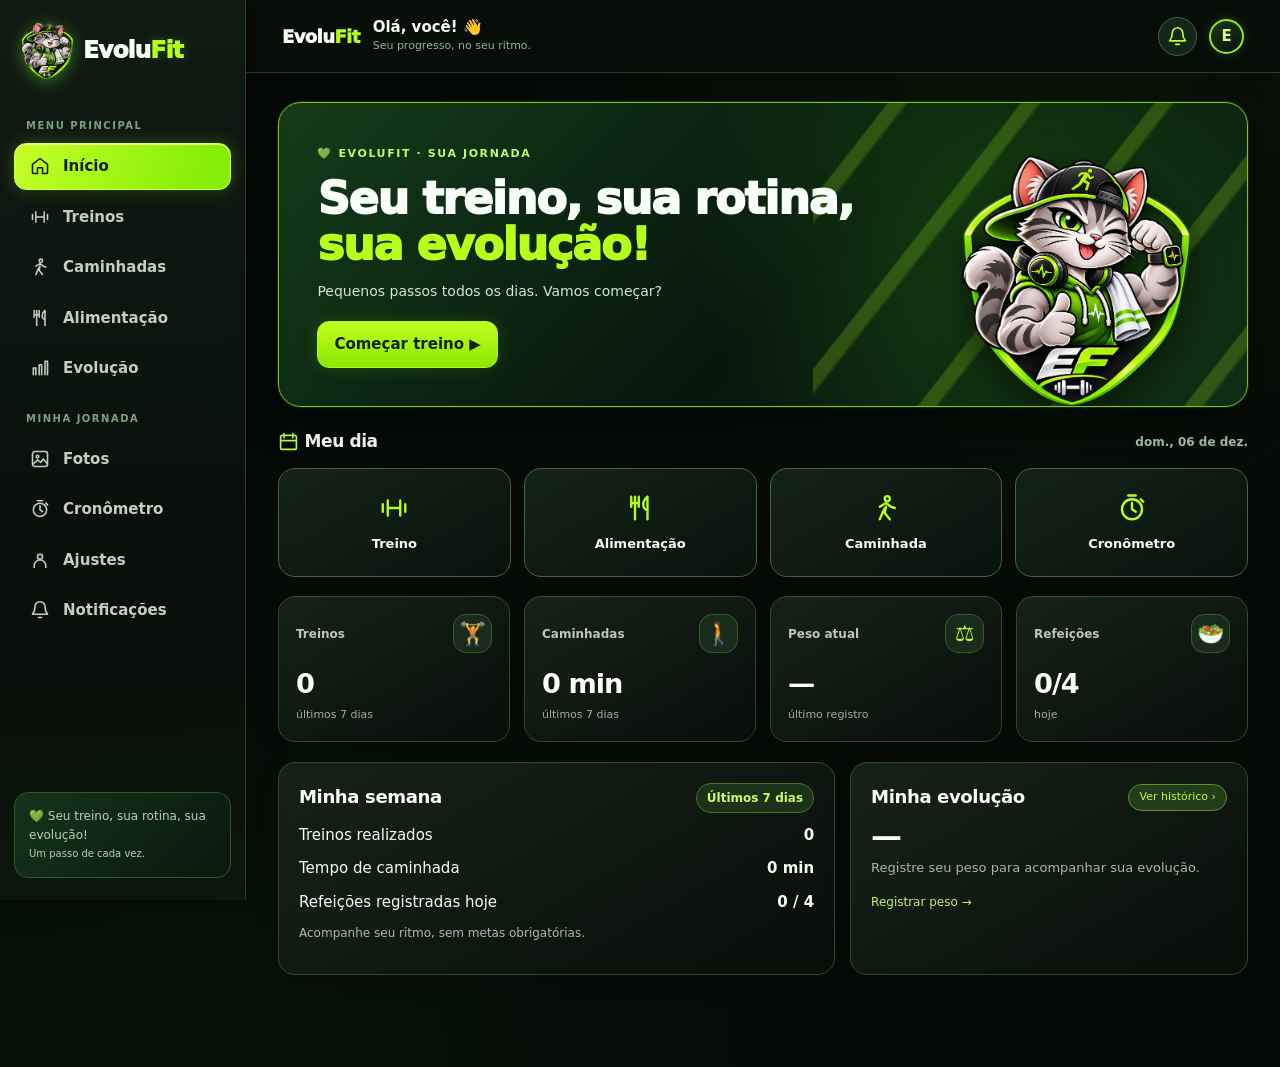
==== commit 5554dbc8: "design: carrega ícones próprios e favicon EvoluFit AMOLED" ====
--- a/index.html
+++ b/index.html
@@ -3,14 +3,15 @@
 <head>
   <meta charset="utf-8">
   <meta name="viewport" content="width=device-width,initial-scale=1,viewport-fit=cover">
-  <meta name="theme-color" content="#060b08">
+  <meta name="theme-color" content="#000000">
   <meta name="description" content="EvoluFit — treinos em casa, caminhadas, alimentação e evolução no seu ritmo.">
   <title>EvoluFit — Sua evolução, seu ritmo</title>
   <link rel="manifest" href="manifest.webmanifest">
-  <link rel="icon" href="assets/evolufit-gatinho-hd.webp?v=5" type="image/webp">
+  <link rel="icon" href="assets/evolufit-symbol-amoled.svg" type="image/svg+xml">
   <link rel="apple-touch-icon" href="assets/evolufit-gatinho-hd.webp?v=5">
   <link rel="stylesheet" href="styles.css">
   <link rel="stylesheet" href="theme-neon.css">
+  <script src="ef-icons.js" defer></script>
   <script src="app.js" defer></script>
 </head>
 <body>
--- a/theme-neon.css
+++ b/theme-neon.css
@@ -242,3 +242,93 @@
  .training .plan-preview{height:169px}
 }
 @media(prefers-reduced-motion:reduce){.sidebar{transition:none}}
+
+/* Seções secundárias seguem o mesmo layout da referência, sem conteúdo fictício */
+.main .pageheading{
+ padding:24px 25px;min-height:144px;position:relative;isolation:isolate;overflow:hidden;
+ border:1px solid #5b9b24;border-radius:20px;
+ background:radial-gradient(ellipse at 74% 36%,#3f96271d,transparent 53%),linear-gradient(120deg,#153318,#09140d 67%);
+ box-shadow:0 0 0 1px #83c9271a,0 10px 26px #0007
+}
+.main .pageheading:after{
+ content:"";position:absolute;right:2%;bottom:-26px;width:220px;height:180px;pointer-events:none;z-index:-1;
+ background:url("assets/evolufit-gatinho-hd.webp?v=5") center bottom / contain no-repeat;
+ opacity:.4;filter:drop-shadow(0 10px 15px #0008)
+}
+.main .pageheading>div{position:relative;z-index:2;max-width:calc(100% - 170px)}
+.main .pageheading h1{font-weight:920;font-size:clamp(1.75rem,3vw,2.4rem)}
+.main .pageheading p{color:#c1d8c5;line-height:1.45}
+.main .pageheading>.btn{z-index:2;position:relative;flex-shrink:0}
+.quick-bell{
+ height:39px;width:39px;display:flex;align-items:center;justify-content:center;
+ border:1px solid #426a35;border-radius:50%;background:#142519;color:#baff39;
+}
+.quick-bell:hover{border-color:var(--neon);background:#233a1a}
+.ef-section-top .ui-icon{color:#b9ff41}
+.ef-today-stats .card{padding:17px}
+.ef-today-stats .statnum{font-size:1.7rem;margin-top:11px}
+.ef-today-stats .hint{font-size:11px}
+.ef-timer-card{border-color:#5e9528}
+.ef-live-clock{
+ display:flex;align-items:center;justify-content:center;gap:8px;margin-bottom:22px;
+ color:#b7d9ad;font-size:13px
+}
+.ef-live-clock .ui-icon{color:#affd35}
+.ef-live-clock strong{font-size:14px;letter-spacing:.8px;color:#fff}
+.ef-timer-card .clock{
+ margin:22px auto;max-width:500px;padding:26px 12px;letter-spacing:-2px;
+ border-radius:100px;background:radial-gradient(circle,#142b18 20%,#06110b 72%);
+ border:2px solid #76be22;box-shadow:0 0 25px #b2fb283b,inset 0 0 35px #6cbd1b22;
+ font-size:clamp(2.4rem,6vw,4.3rem)
+}
+/* Área privada beta: tela de login gamer coerente com o restante do app */
+#auth-root{
+ background:radial-gradient(circle at 17% 24%,#376b1b36,transparent 39%),
+ radial-gradient(circle at 87% 76%,#4f9e172a,transparent 32%),#060b08;color:#f5fff2
+}
+.cloud-auth-panel{
+ background:linear-gradient(145deg,#132319,#080f0b);
+ border:1px solid #7eae2a;border-radius:23px;
+ box-shadow:0 18px 58px #000c,0 0 22px #83c51923;color:#f4fff4
+}
+.cloud-auth-panel h1{color:#f5fff3;font-weight:920}
+.cloud-subtitle,.cloud-slogan{color:#b0c7b2}
+.cloud-privacy{color:#91aa96}
+.cloud-auth-form label{color:#d7f1d2}
+.cloud-auth-form input{background:#0a150e;border-color:#43603e;color:#f7fff2}
+.cloud-auth-form input::placeholder{color:#819482}
+.cloud-auth-form input:focus{border-color:#a7ff22;box-shadow:0 0 0 3px #93e31a2d}
+.cloud-primary{background:linear-gradient(#caff2e,#8cdb00);color:#13220b;border:1px solid #baff3d;border-radius:12px;font-weight:900}
+.cloud-primary:hover{background:linear-gradient(#e0ff79,#acff26)}
+.cloud-auth-links button{color:#b9fd48}
+#auth-message[data-kind="success"]{color:#c0ff6f}
+#auth-message[data-kind="error"]{color:#ff9a9a}
+.cloud-account{color:#c0f25c;background:#18321a;border-color:#5a8532}
+.cloud-account:hover{background:#254c24}
+.cloud-loading{color:#daffd4}
+@media(max-width:760px){
+ .main .pageheading{padding:21px 18px;min-height:130px;margin-bottom:16px;border-radius:17px}
+ .main .pageheading>div{max-width:78%}
+ .main .pageheading:after{right:-25px;width:170px;height:152px;opacity:.28}
+ .main .pageheading h1{font-size:1.7rem}
+ .main .pageheading p{font-size:12px}
+ .main .pageheading>.btn{font-size:12px;padding:9px 11px}
+ .quick-bell{height:36px;width:36px}
+ .ef-today-stats .statnum{font-size:1.5rem}
+ .ef-timer-card .clock{font-size:2.2rem;padding:24px 11px}
+ .ef-newhero img{max-width:48%}
+}
+@media(max-width:420px){
+ .main .pageheading>div{max-width:81%}
+ .main .pageheading:after{opacity:.19;right:-37px}
+ .main .pageheading .btn{min-height:35px}
+ .ef-timer-card .clock{font-size:clamp(1.85rem,9vw,2.5rem)}
+}
+
+/* Mobile: mostra apenas os atalhos e dois resumos, evitando excesso visual. */
+@media(max-width:760px){
+ .ef-today-stats{display:none}
+ .ef-summary-grid{margin-top:10px}
+ .ef-summary-grid .card{padding:17px}
+ .ef-section-top{margin:18px 0 11px}
+}
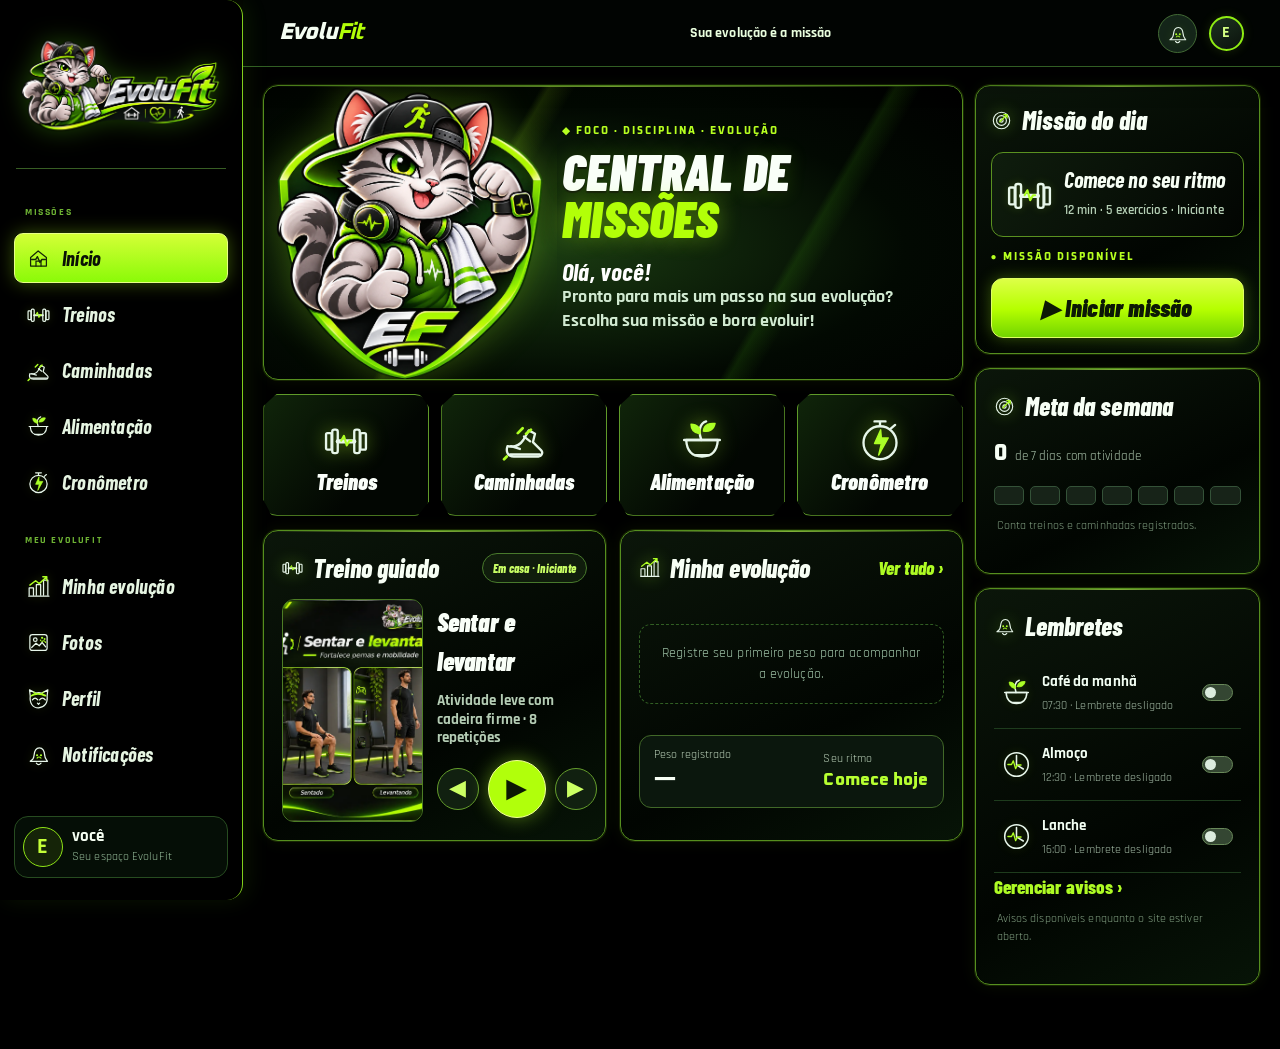
==== commit f3434f7b: "feat: ativa interface Central de Missões com tipografia esportiva" ====
--- a/index.html
+++ b/index.html
@@ -11,8 +11,10 @@
   <link rel="apple-touch-icon" href="assets/evolufit-gatinho-hd.webp?v=5">
   <link rel="stylesheet" href="styles.css">
   <link rel="stylesheet" href="theme-neon.css">
+  <link rel="stylesheet" href="mission-ui.css">
   <script src="ef-icons.js" defer></script>
   <script src="app.js" defer></script>
+  <script src="mission-ui.js" defer></script>
 </head>
 <body>
   <div class="shell">
--- a/theme-neon.css
+++ b/theme-neon.css
@@ -332,3 +332,61 @@
  .ef-summary-grid .card{padding:17px}
  .ef-section-top{margin:18px 0 11px}
 }
+
+/* EvoluFit AMOLED BLACK: pixels truly off in the surrounding surfaces. */
+:root{
+ --bg:#000000;--white:#080c08;--panel:#050805;--panel-high:#0b100b;
+ --ink:#f2fff2;--muted:#a2b5a2;--line:#233524;--shadow:0 12px 32px #000b;
+}
+html{background-color:#000;color-scheme:dark}
+body, .shell,.bodyarea,.main{
+ background:#000!important;background-image:none!important;
+}
+.sidebar{background:#000!important;border-right-color:#213323}
+.topbar{background:#000!important;border-bottom-color:#243724;box-shadow:0 5px 30px #000b}
+.bottomnav{background:#000!important;border-top-color:#29402a}
+.card{background:linear-gradient(142deg,#0c110c,#020502 70%)!important;border-color:#29452a}
+.hero,.ef-newhero{
+ background:linear-gradient(120deg,#071108,#000 75%)!important;
+ border-color:#619c18
+}
+.hero:before{opacity:.17}
+.main .pageheading{
+ background:linear-gradient(125deg,#081208,#000 75%)!important;
+ border-color:#366126
+}
+.card .pill,.pill{background:#101d0c;border-color:#48792c}
+.btn.secondary{background:#070e08;border-color:#385a30}
+.listitem{border-color:#1c301f}
+.chart,.notice,.photo-card{background-color:#040704}
+.ef-action{background:linear-gradient(140deg,#0b110b,#000);border-color:#304a30}
+.ef-action:hover{background:#0e200e}
+.ef-newhero .hero{background:#000}
+.ef-newhero img{filter:drop-shadow(0 10px 10px #000)}
+#auth-root{background:#000!important}
+.cloud-auth-panel{background:linear-gradient(140deg,#080c08,#000)!important;border-color:#5b8b2b}
+.modal{background:rgba(0,0,0,.88)}
+.dialog{background:linear-gradient(150deg,#0c120d,#000)!important}
+.ef-brand-icon{display:inline-block;vertical-align:middle;filter:drop-shadow(0 0 4px #baff182e);flex-shrink:0}
+.ef-brand-icon path,.ef-brand-icon circle,.ef-brand-icon rect{vector-effect:none}
+.ef-icon-fallback{color:#b8ff38}
+.circle:has(.ef-brand-icon){font-size:0;display:grid;place-items:center}
+.training .symbol:has(.ef-brand-icon){display:grid;place-items:center;width:39px;height:39px}
+.waterdots span:has(.ef-brand-icon){color:#adff23}
+.ef-today-stats .circle{background:#081309;border-color:#254f1f}
+.exercise-no-photo{
+ display:flex;align-items:center;justify-content:center;gap:9px;flex-direction:column;
+ padding:16px;text-align:center;border-radius:12px;flex:none;
+ min-width:96px;background:#070f09;border:1px solid #2c5427;color:#c2eea1
+}
+.exercise-no-photo small{font-size:10px;line-height:1.25;color:#a1bca4}
+.exercise-step summary .exercise-no-photo{width:112px;min-height:78px;padding:6px}
+.exercise-step[open] .exercise-extra .exercise-no-photo{width:100%;min-height:160px;margin:10px 0}
+.exercise-step .exercise-extra .exercise-no-photo .ef-brand-icon{width:42px;height:42px}
+.exercise-step{background:#050805;border-color:#284429}
+.exercise-step[open]{background:#081208;border-color:#80c121}
+.exercise-extra{border-color:#233d26}
+@media(max-width:420px){
+ .exercise-step summary .exercise-no-photo{width:92px;min-height:68px;padding:5px}
+ .exercise-step summary .exercise-no-photo small{font-size:9px}
+}
--- a/mission-ui.css
+++ b/mission-ui.css
@@ -0,0 +1,226 @@
+@import url('https://fonts.googleapis.com/css2?family=Barlow+Condensed:ital,wght@0,500;0,600;0,700;0,800;0,900;1,600;1,700;1,800;1,900&family=Oxanium:wght@500;600;700;800&family=Rajdhani:wght@400;500;600;700&display=swap');
+/* EVOLUFIT / CENTRAL DE MISSÕES · approved 2026 design.
+   Functional recreation (not a screenshot); do not invent progress values. */
+:root{--efm-lime:#b2ff08;--efm-acid:#d5ff20;--efm-black:#000;--efm-edge:#76ce18;--efm-card:#050b06;--efm-line:#2e6428}
+html,body{background:#000!important;color:#f7fff5}
+body{font-family:"Rajdhani","Arial Narrow",system-ui,sans-serif;font-size:16px;letter-spacing:.1px}
+h1,h2,h3,.navlink,.btn,.brand,.efm-display,.efm-heading,.statnum,.pageheading h1,.pill,.ef-action{
+ font-family:"Barlow Condensed","Oxanium",sans-serif;font-weight:800;letter-spacing:.2px}
+h1,h2,.pageheading h1,.efm-display,.efm-heading{font-style:italic}
+.btn,.efm-neon-button{background:linear-gradient(180deg,#ddff47,#b6ff00 52%,#72d500);color:#0c1805;border:1px solid #dfff63;font-size:17px;text-transform:none;box-shadow:0 0 16px #aaff1650}
+.btn:hover,.efm-neon-button:hover{background:linear-gradient(180deg,#edff78,#adff13);box-shadow:0 0 30px #aaff1166}
+.topbar{height:67px;background:#010402!important;border-bottom-color:#315e24}
+.main{width:min(1600px,100%);padding:18px clamp(13px,1.6vw,28px) 64px}
+.sidebar{width:243px;padding:22px 14px;background:#000!important;border-right:1px solid #81cf1c;border-radius:0 16px 16px 0;box-shadow:5px 0 22px #65ce151a}
+.efm-sidebar-logo{display:block;padding:5px 1px 18px;border-bottom:1px solid #385e24;margin:0 2px 14px}
+.efm-sidebar-logo img{width:100%;max-height:115px;object-fit:contain;filter:drop-shadow(0 0 12px #6efd1344)}
+.efm-sidebar-groups{display:grid;gap:2px}
+.sidebar .navtitle{margin:22px 11px 9px;color:#6fb534;letter-spacing:1.6px}
+.sidebar .navlink{color:#e6f5e2;font-size:20px;font-style:italic;min-height:47px;padding:9px 12px;border-radius:9px}
+.sidebar .navlink .ui-icon{width:23px;height:23px}
+.sidebar .navlink.active{color:#0a1106;background:linear-gradient(#d4ff36,#8bfa08);border:1px solid #e8ff86;box-shadow:0 0 18px #aaff1455}
+.sidebar .navlink.active .ef-brand-icon g{stroke:#152507}
+.sidebar .sidebarfoot{background:#050e06;border:1px solid #274c20;margin-top:auto;padding:10px 8px}
+.efm-user-chip{display:flex;align-items:center;gap:9px;color:#f6fff3}
+.efm-user-chip .efm-user-avatar{border:1px solid #8ee316;border-radius:50%;width:40px;height:40px;display:grid;place-items:center;font-weight:900;font-size:22px;color:#c3ff38;background:#152408;flex:none}
+.efm-user-chip span{display:block;font-size:12px;color:#94b998}
+.efm-user-chip strong{line-height:1;font-size:17px}
+.efm-top-brand{font-family:"Oxanium",sans-serif;font-style:italic;font-weight:800;font-size:23px;letter-spacing:-1px;color:#f5fff3}
+.efm-top-brand b{color:var(--efm-lime)}
+.efm-top-greeting{font-size:14px;font-weight:700;color:#eaffdf;white-space:nowrap;overflow:hidden;text-overflow:ellipsis}
+.efm-display{font-size:clamp(2.9rem,5vw,6rem);line-height:.91;font-weight:900;text-shadow:0 2px 1px #121b0b,0 0 20px #8cfc1633}
+.efm-display span{display:block;color:var(--efm-lime);text-shadow:0 0 22px #b2ff1966}
+.efm-heading{font-size:clamp(1.45rem,2.2vw,2.15rem);line-height:1;color:#fafff8}
+.efm-lede{font-family:"Rajdhani",sans-serif;font-size:clamp(16px,1.4vw,20px);line-height:1.35;color:#d1ead1;font-weight:650}
+.efm-kicker{display:inline-flex;align-items:center;gap:7px;color:#b6ff20;font-family:"Oxanium",sans-serif;letter-spacing:2px;font-size:10px;font-weight:800}
+.efm-card{min-width:0;border:1px solid #568f1f;border-radius:15px;background:linear-gradient(154deg,#0b160a 0,#010501 63%,#071407 100%);box-shadow:0 0 0 1px #80ce1428,0 0 17px #7dca1915;position:relative;overflow:hidden}
+.efm-card::before{content:"";position:absolute;inset:0 0 auto;height:1px;background:linear-gradient(90deg,transparent,#bcff51aa,transparent);pointer-events:none}
+.efm-card-padding{padding:18px}
+.efm-card-title{margin:0 0 12px;font-family:"Barlow Condensed",sans-serif;font-size:clamp(22px,2vw,31px);font-weight:800;font-style:italic;display:flex;gap:10px;align-items:center}
+.efm-card-title .ef-brand-icon{filter:drop-shadow(0 0 8px #9cf32077)}
+.efm-dashboard{display:grid;grid-template-columns:minmax(0,1fr) 330px;gap:15px;align-items:start}
+.efm-core{display:grid;gap:14px;min-width:0}
+.efm-rail{display:grid;gap:14px;min-width:0}
+.efm-hero{display:grid;grid-template-columns:42% 58%;align-items:stretch;min-height:315px;background:radial-gradient(ellipse at 40% 55%,#1b3c12 0,#020902 61%,#000 100%)}
+.efm-hero::after{content:"";position:absolute;inset:0;background:linear-gradient(120deg,transparent 32%,#a4ef1222 33%,transparent 36%,transparent 72%,#5dec141c 73%,transparent 76%);pointer-events:none}
+.efm-hero-mascot{display:flex;align-items:end;justify-content:center;overflow:hidden;z-index:1}
+.efm-hero-mascot img{max-width:110%;width:100%;max-height:305px;object-fit:contain;filter:drop-shadow(0 0 18px #aafe1c44)}
+.efm-hero-copy{z-index:2;display:flex;flex-direction:column;justify-content:center;gap:9px;padding:20px 27px 20px 5px}
+.efm-hero-copy .efm-display{margin:0}
+.efm-hero-copy .efm-lede{margin:7px 0}
+.efm-hero-copy .efm-lede strong{font-size:25px;line-height:1.1;display:block;font-family:"Barlow Condensed",sans-serif;font-style:italic;color:#fff}
+.efm-mission{padding:20px;display:flex;flex-direction:column;gap:13px}
+.efm-mission .efm-card-title{margin-bottom:0}
+.efm-mission-item{border:1px solid #5a9120;border-radius:12px;padding:15px;display:flex;align-items:center;gap:12px;background:linear-gradient(125deg,#0f1d0d,#020502)}
+.efm-mission-item .ef-brand-icon{width:45px!important;height:45px!important}
+.efm-mission-item strong{font-family:"Barlow Condensed";font-size:22px;font-style:italic;line-height:1}
+.efm-mission-item small{color:#b5cfb5;font-weight:600;display:block;font-size:13px;margin-top:5px}
+.efm-mission-begin{width:100%;justify-content:center;font-family:"Barlow Condensed",sans-serif;font-size:24px!important;font-weight:900;font-style:italic;min-height:52px}
+.efm-actions{display:grid;grid-template-columns:repeat(4,minmax(0,1fr));gap:12px}
+.efm-action{min-width:0;min-height:122px;display:flex;flex-direction:column;justify-content:center;align-items:center;gap:8px;color:#fafffa;text-decoration:none;border:1px solid #5f9a29;border-radius:14px;background:linear-gradient(130deg,#10250a,#020602 65%);clip-path:polygon(8% 0,94% 0,100% 11%,100% 88%,93% 100%,5% 100%,0 87%,0 10%);transition:transform .2s,box-shadow .2s}
+.efm-action .ef-brand-icon{width:44px!important;height:44px!important;filter:drop-shadow(0 0 9px #b5ff2580)}
+.efm-action strong{font-family:"Barlow Condensed",sans-serif;font-size:22px;font-weight:850;font-style:italic;line-height:1}
+.efm-action:hover{box-shadow:0 0 23px #80d71c66;transform:translateY(-2px);color:#fff}
+.efm-main-lower{display:grid;grid-template-columns:1.05fr .95fr;gap:14px}
+.efm-preview-content{display:grid;grid-template-columns:46% 54%;gap:14px;align-items:stretch}
+.efm-preview-photo{width:100%;min-height:205px;height:100%;object-fit:cover;border-radius:12px;border:1px solid #4d7d25}
+.efm-preview-text{display:flex;flex-direction:column;justify-content:center;align-items:start;gap:12px;padding:4px 12px 4px 0}
+.efm-preview-text h3{font-family:"Barlow Condensed";font-size:clamp(22px,2vw,32px);font-style:italic;font-weight:900;margin:0}
+.efm-preview-text p{font-size:15px;font-weight:650;line-height:1.25;color:#b4ccb4;margin:0}
+.efm-preview-controls{display:flex;gap:9px;align-items:center}
+.efm-round{width:42px;height:42px;border-radius:50%;border:1px solid #649d2b;background:#112010;color:#cbff63;display:grid;place-items:center;font-size:22px}
+.efm-round.efm-primary{width:58px;height:58px;background:#b1ff0b;color:#0b1803;border-color:#f1ff97;font-size:27px;box-shadow:0 0 19px #afff266c}
+.efm-chart-container{height:130px;display:flex;align-items:center;justify-content:center}
+.efm-chart-container svg{width:100%;height:100%;overflow:visible}
+.efm-chart-empty{width:100%;padding:18px;border:1px dashed #315f23;border-radius:12px;color:#9abda2;font-size:14px;text-align:center}
+.efm-progress-summary{display:flex;align-items:center;justify-content:space-between;border:1px solid #416828;background:#0b170d;border-radius:12px;padding:10px 14px;gap:10px;margin-top:6px}
+.efm-progress-summary strong{font-family:"Oxanium",sans-serif;font-size:22px;font-weight:800}
+.efm-progress-summary small{display:block;font-size:12px;color:#bad0b8}
+.efm-progress-summary a{color:#c6ff3d;font-weight:800}
+.efm-weekly-numbers{display:flex;align-items:baseline;gap:8px}
+.efm-weekly-numbers strong{font-family:"Oxanium";font-weight:800;font-size:23px}
+.efm-weekly-numbers span{font-size:13px;color:#adc6ae}
+.efm-weekly-bars{display:flex;gap:6px;margin:14px 0 4px}
+.efm-weekly-bars span{flex:1;height:19px;background:#172318;border:1px solid #345238;border-radius:5px}
+.efm-weekly-bars span.on{background:linear-gradient(#d8ff47,#8bf001);border-color:#bdff29;box-shadow:0 0 10px #a7fa1466}
+.efm-notify-row{display:flex;gap:11px;align-items:center;padding:13px 8px;border-bottom:1px solid #1e3c1d}
+.efm-notify-row:last-child{border-bottom:0}
+.efm-notify-row .ef-brand-icon{width:29px!important;height:29px!important;flex:none}
+.efm-notify-row strong{font-size:15px;line-height:1.1;color:#f3fff4}
+.efm-notify-row small{display:block;font-size:12px;color:#a4bba6;margin-top:3px}
+.efm-switch{width:31px;height:17px;border-radius:20px;flex:none;margin-left:auto;background:#344632;border:1px solid #69895a;position:relative}
+.efm-switch.on{background:#9df10b;border-color:#bfff43}
+.efm-switch:after{content:"";position:absolute;left:2px;top:2px;width:11px;height:11px;background:#dbebdd;border-radius:50%}
+.efm-switch.on:after{left:auto;right:2px;background:#fafff2}
+.efm-footer-hint{font-size:12px;color:#819e81;padding:8px 3px}
+.efm-mini-button{font-family:"Barlow Condensed";font-size:19px;font-weight:800;color:#aefb24;text-decoration:none}
+.efm-mini-button:hover{text-decoration:underline}
+.efm-mobile-action{display:none}
+/* Guided mission overlay */
+.modal:has(.efm-guided){padding:0;align-items:center;background:rgba(0,0,0,.94)}
+.dialog:has(.efm-guided){width:min(1050px,100vw);max-width:none;height:min(96dvh,850px);max-height:none;padding:0;background:#020702!important;border:1px solid #88dc15;overflow:auto;border-radius:18px}
+.efm-guided{padding:20px;display:grid;grid-template-rows:auto 1fr auto;gap:16px;min-height:100%}
+.efm-guided-header{display:flex;justify-content:space-between;align-items:center;gap:10px}
+.efm-guided-header h2{font-family:"Barlow Condensed";font-size:clamp(24px,3vw,36px);font-style:italic;margin:0}
+.efm-guide-progress{display:flex;gap:6px;margin-top:10px}
+.efm-guide-progress span{height:8px;flex:1;border-radius:12px;border:1px solid #455d34;background:#182218}
+.efm-guide-progress span.on{background:#aaff09;border-color:#c9ff50;box-shadow:0 0 9px #9bfe2a66}
+.efm-guided-body{display:grid;grid-template-columns:1.3fr 1fr;gap:16px;align-items:center}
+.efm-guided-media{border:1px solid #679d24;background:#020502;overflow:hidden;border-radius:13px;min-height:280px;display:grid;place-items:center}
+.efm-guided-media img{width:100%;height:min(45dvh,380px);object-fit:contain;object-position:center}
+.efm-guided-placeholder{display:grid;gap:10px;place-items:center;text-align:center;color:#a8d0a8;padding:20px}
+.efm-guided-placeholder .ef-brand-icon{width:60px!important;height:60px!important}
+.efm-guide-details h3{font-family:"Barlow Condensed";font-style:italic;font-size:clamp(27px,4vw,45px);margin:12px 0}
+.efm-guide-clock{font-family:"Oxanium";font-size:clamp(45px,5.5vw,69px);font-weight:800;color:#fff;line-height:1;text-shadow:0 0 18px #aaff1433;display:block;margin:12px 0;padding:12px 0;text-align:center;border:1px solid #78cb24;border-radius:90px;box-shadow:0 0 19px #95f51933}
+.efm-guide-cue{border:1px solid #2f512c;border-radius:10px;padding:13px 15px;color:#deefda;background:#071009;font-size:16px;font-weight:650;line-height:1.5}
+.efm-guide-actions{display:flex;gap:9px;justify-content:center;flex-wrap:wrap;margin-top:10px}
+.efm-guide-actions button{flex:1;min-width:90px;justify-content:center}
+.efm-guide-actions .btn.secondary{border-color:#5f862b}
+.efm-guide-footer{color:#a3bca3;font-size:12px;text-align:center;line-height:1.45}
+/* Evolution: live data; achievements require actual activity */
+.efm-evolution{display:grid;gap:15px}
+.efm-evolution-main{display:grid;grid-template-columns:1.2fr .8fr;gap:15px}
+.efm-tabs{display:flex;gap:6px;padding:4px;background:#091209;border:1px solid #36572b;border-radius:60px;width:max-content}
+.efm-tabs button{background:transparent;color:#c2d7c2;border:0;padding:8px 20px;border-radius:50px;font-family:"Barlow Condensed";font-size:19px;font-weight:800}
+.efm-tabs button.active{background:#adff0a;color:#0d1c05}
+.efm-achievements{display:grid;grid-template-columns:repeat(3,minmax(0,1fr));gap:11px}
+.efm-award{background:#080f09;border:1px solid #3a6a26;border-radius:14px;padding:16px;text-align:center}
+.efm-award .ef-brand-icon{width:44px!important;height:44px!important}
+.efm-award strong{display:block;font-family:"Barlow Condensed";font-size:20px;margin:9px 0 2px}
+.efm-award small{color:#b0c7b0;font-size:12px}
+.efm-award.locked{opacity:.42}
+.efm-streak{display:flex;align-items:center;justify-content:space-between;gap:8px;font-family:"Oxanium";font-weight:700;font-size:18px}
+.efm-before-after{display:grid;grid-template-columns:1fr 1fr;gap:12px}
+.efm-before-after>div{background:#071009;border:1px solid #31562b;min-height:170px;border-radius:10px;display:grid;place-items:center;overflow:hidden;text-align:center}
+.efm-before-after img{width:100%;height:210px;object-fit:cover}
+.efm-before-after small{font-size:13px;color:#beeab2;display:block;padding:6px}
+.efm-empty-photo{color:#8fae91;font-size:13px;padding:16px}
+.pageheading{border-color:#699f21!important;background:#040a04!important}
+.pageheading h1{font-weight:900}
+.pageheading p{font-family:"Rajdhani";font-size:17px;font-weight:600}
+.bottomnav a,.navlink{font-family:"Barlow Condensed",sans-serif;font-size:18px;font-weight:700}
+.bottomnav{background:#000!important;border-top:1px solid #6aab1d}
+.bottomnav a{font-size:13px}
+.bottomnav a.active{color:#b9ff25}
+.bottomnav a b{width:43px;height:34px}
+.bottomnav a.active b{background:linear-gradient(#315914,#132b08);border-color:#90df1a}
+#auth-root{background:radial-gradient(ellipse at center,#102b08 0,#000 70%)!important}
+.cloud-auth-panel{background:linear-gradient(155deg,#0b1509,#000)!important;border-color:#7dcc1a;box-shadow:0 0 45px #8ce51d24}
+.cloud-auth-panel h1{font-family:"Barlow Condensed",sans-serif;font-size:37px;font-weight:900;font-style:italic}
+.cloud-auth-panel .cloud-subtitle{font-family:"Rajdhani";font-weight:600;font-size:16px}
+.cloud-auth-panel .cloud-cat{width:min(400px,100%);max-height:275px}
+.cloud-primary{font-family:"Barlow Condensed";font-weight:900;font-size:22px;font-style:italic;letter-spacing:.6px}
+.efm-eyebrow{font:800 10px "Oxanium",sans-serif;color:#b9ff31;letter-spacing:2px}
+@media(max-width:1330px){
+ .efm-dashboard{grid-template-columns:minmax(0,1fr) 285px;gap:12px}
+ .efm-mission{padding:15px}
+ .efm-hero-copy .efm-display{font-size:clamp(2.7rem,4vw,5rem)}
+ .efm-hero{min-height:290px}
+ .efm-main-lower{grid-template-columns:1fr 1fr}
+}
+@media(max-width:1050px){
+ .efm-dashboard{grid-template-columns:1fr}
+ .efm-rail{grid-template-columns:1fr 1fr}
+ .efm-rail .efm-notifications{grid-column:1/-1}
+ .efm-core{grid-row:auto}
+ .efm-hero{min-height:280px}
+}
+@media(max-width:760px){
+ .sidebar{border-radius:0 16px 16px 0}
+ .topbar{height:62px}
+ .main{padding:13px 12px 105px}
+ .efm-dashboard{display:block}
+ .efm-hero{min-height:138px;display:grid;grid-template-columns:39% 61%;border-color:#6dba19}
+ .efm-hero-mascot img{max-height:155px;width:119%;object-position:center bottom}
+ .efm-hero-copy{padding:13px 13px 13px 0;gap:7px}
+ .efm-hero-copy .efm-display{font-size:clamp(1.55rem,7vw,2.6rem)}
+ .efm-hero-copy .efm-lede{font-size:12px;line-height:1.18;margin:0}
+ .efm-hero-copy .efm-lede strong{font-size:17px}
+ .efm-hero-copy .efm-kicker{display:none}
+ .efm-rail{display:block}
+ .efm-rail .efm-mission{margin-top:13px;display:flex}
+ .efm-rail .efm-weekly{display:none}
+ .efm-rail .efm-notifications{display:none}
+ .efm-actions{grid-template-columns:repeat(2,minmax(0,1fr));gap:9px;margin-top:13px}
+ .efm-action{min-height:101px}
+ .efm-action .ef-brand-icon{width:40px!important;height:40px!important}
+ .efm-action strong{font-size:22px}
+ .efm-main-lower{display:block}
+ .efm-preview{margin-top:13px}
+ .efm-progress{display:none}
+ .efm-hero{order:0}
+ .efm-core{display:contents}
+ .efm-mission{order:1}
+ .efm-actions{order:2}
+ .efm-preview{order:3}
+ .efm-mobile-action{display:flex;justify-content:center;margin-top:13px;width:100%;font-size:21px}
+ .efm-mission-item{padding:11px}
+ .efm-mission .efm-card-title{font-size:25px}
+ .efm-preview-content{grid-template-columns:42% 58%}
+ .efm-preview-photo{min-height:150px}
+ .efm-preview-text{gap:6px}
+ .efm-preview-text h3{font-size:22px}
+ .efm-preview-text p{font-size:13px}
+ .efm-round{width:35px;height:35px;font-size:20px}
+ .efm-round.efm-primary{width:45px;height:45px;font-size:23px}
+ .efm-evolution-main{grid-template-columns:1fr}
+ .efm-achievements{grid-template-columns:repeat(2,minmax(0,1fr))}
+ .dialog:has(.efm-guided){width:100vw;height:100dvh;border-radius:0;max-height:none}
+ .efm-guided{padding:14px 13px 15px;gap:10px}
+ .efm-guided-body{grid-template-columns:1fr;gap:10px}
+ .efm-guided-media{min-height:180px}
+ .efm-guided-media img{height:min(29dvh,275px);width:100%}
+ .efm-guide-details h3{text-align:center;font-size:31px;margin:6px 0}
+ .efm-guide-clock{font-size:clamp(36px,11vw,58px);padding:10px 0}
+ .efm-guide-cue{font-size:14px;padding:10px}
+ .efm-guide-actions{gap:7px}
+ .efm-guide-actions button{font-size:16px;padding:9px 10px;min-height:47px}
+}
+@media(max-width:390px){
+ .efm-preview-content{grid-template-columns:40% 60%;gap:8px}
+ .efm-preview-text p{font-size:12px}
+ .efm-actions{gap:8px}
+ .efm-mission{padding:13px}
+ .efm-action{min-height:90px}
+}
+@media(prefers-reduced-motion:reduce){.efm-action{transition:none}}
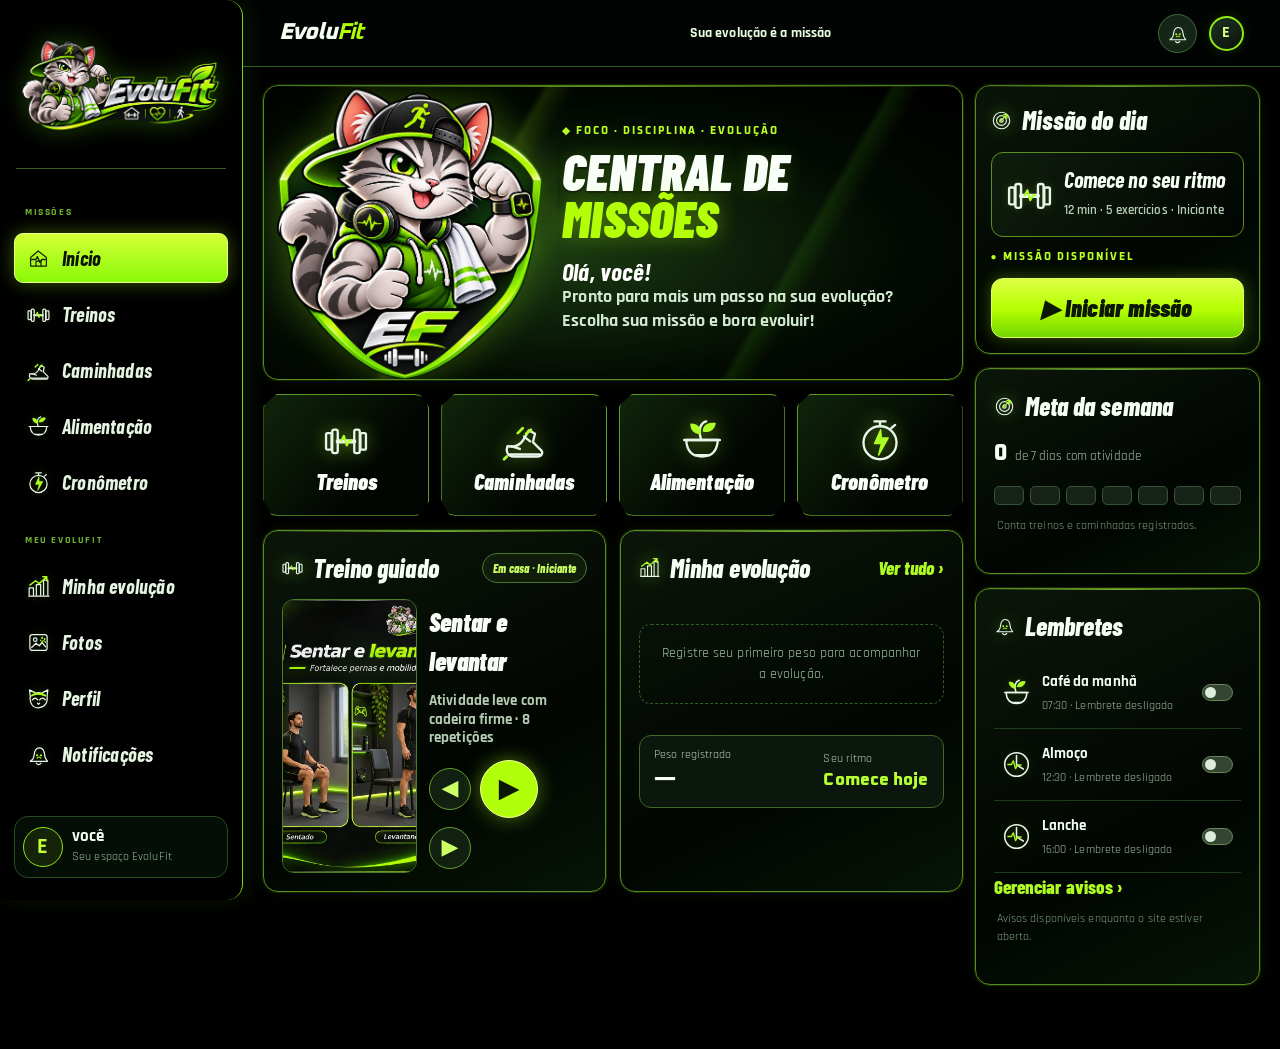
==== commit 8ece0fd4: "web: aplica estilo responsivo e estabilidade do login em index.html" ====
--- a/index.html
+++ b/index.html
@@ -12,9 +12,11 @@
   <link rel="stylesheet" href="styles.css">
   <link rel="stylesheet" href="theme-neon.css">
   <link rel="stylesheet" href="mission-ui.css">
+  <link rel="stylesheet" href="responsive.css">
   <script src="ef-icons.js" defer></script>
   <script src="app.js" defer></script>
   <script src="mission-ui.js" defer></script>
+  <script src="migration-helper.js" defer></script>
 </head>
 <body>
   <div class="shell">
--- a/mission-ui.css
+++ b/mission-ui.css
@@ -224,3 +224,59 @@
  .efm-action{min-height:90px}
 }
 @media(prefers-reduced-motion:reduce){.efm-action{transition:none}}
+
+/* Keep the visual reading order from the approved mobile mockup. */
+@media(max-width:760px){
+ .efm-dashboard{display:flex;flex-direction:column;gap:0}
+ .efm-core,.efm-rail,.efm-main-lower{display:contents}
+ .efm-hero{order:0}
+ .efm-mission{order:1}
+ .efm-actions{order:2;width:100%}
+ .efm-preview{order:3;margin-top:13px;width:100%}
+ .efm-progress,.efm-weekly,.efm-notifications{display:none}
+ .efm-sidebar-logo img{max-height:88px}
+ .efm-card{max-width:100%}
+}
+@media(min-width:761px){
+ .efm-rail{align-content:start}
+}
+
+/* The approved welcome screen in the account-enabled beta. */
+.efm-auth-splash{
+ width:min(460px,100%);min-height:min(780px,calc(100dvh - 26px));
+ display:flex;flex-direction:column;align-items:center;justify-content:center;gap:8px;
+ color:#f6fff0;text-align:center;padding:30px 25px;position:relative;overflow:hidden;
+ border:1px solid #75c51e;border-radius:34px;
+ background:radial-gradient(circle at 50% 29%,#1a450e 0,transparent 49%),linear-gradient(155deg,#050d04,#000 73%);
+ box-shadow:0 0 24px #8bfa1740,inset 0 0 60px #7bd21c12
+}
+.efm-auth-splash:before{content:"";position:absolute;inset:10px;border:1px solid #5b982c44;border-radius:27px;pointer-events:none}
+.efm-auth-splash:after{content:"";position:absolute;inset:0;pointer-events:none;background:linear-gradient(140deg,transparent 28%,#aaff0f10 30%,transparent 32%,transparent 74%,#aaff0f18 76%,transparent 79%)}
+.efm-auth-splash>*{z-index:1;position:relative}
+.efm-splash-mark{width: min(88%,300px);margin:0 auto}
+.efm-splash-mark img{width:100%;height:auto;max-height:310px;object-fit:contain;filter:drop-shadow(0 0 30px #7fff2566)}
+.efm-splash-wordmark{font-family:"Barlow Condensed","Oxanium",sans-serif;font-weight:900;font-style:italic;letter-spacing:-2px;font-size:clamp(52px,15vw,89px);line-height:.93;color:#f5fff5;text-shadow:0 4px 1px #10150a,0 0 20px #aaff1a4d}
+.efm-splash-wordmark span{color:#b7ff17}
+.efm-splash-slogan{font-family:"Barlow Condensed",sans-serif;font-size:clamp(20px,5vw,28px);font-weight:800;font-style:italic;color:#eaffdc;margin:5px 0}
+.efm-splash-heart{font-size:18px;color:#caff30;letter-spacing:4px;margin:9px 0 13px}
+.efm-splash-actions{display:grid;width:100%;gap:11px}
+.efm-splash-actions button{min-height:54px;font-family:"Barlow Condensed",sans-serif;font-weight:900;font-size:24px;font-style:italic;border-radius:13px}
+.efm-splash-register{background:#060c05;color:#eaffd9;border:1px solid #9be12e;box-shadow:inset 0 0 10px #3b6d1222}
+.efm-splash-register:hover{background:#12240a;box-shadow:0 0 15px #baff1638}
+.efm-splash-footnote{font-size:13px;color:#9abb9a;font-weight:650;margin-top:15px}
+@media(max-width:760px){
+ #auth-root{padding:0}
+ .efm-auth-splash{border-radius:0;min-height:100dvh;border:0;padding:25px 28px}
+ .efm-auth-splash:before{border-radius:18px}
+ .efm-splash-mark{width:min(68vw,260px)}
+ .efm-splash-wordmark{font-size:clamp(60px,16vw,88px)}
+}
+
+.efm-logout{display:block;width:100%;min-height:38px;margin-top:12px;padding:7px 10px;color:#ff9999!important;background:#1c0d0e!important;border:1px solid #764041!important;border-radius:9px;text-align:left;font:800 18px "Barlow Condensed",sans-serif!important;cursor:pointer}
+.efm-logout:hover{background:#391b1c!important}
+.efm-splash-actions .cloud-primary{display:block;width:100%}
+.efm-auth-splash .efm-splash-actions{max-width:365px}
+@media(max-width:760px){
+ .sidebar .efm-logout{margin:10px 0 0}
+ .efm-top-greeting{display:none}
+}
--- a/responsive.css
+++ b/responsive.css
@@ -0,0 +1,137 @@
+/* EvoluFit — layout responsivo v2. Isolado da lógica e dos dados. */
+:root{--ef-touch:44px}
+html{max-width:100%;overflow-x:clip;-webkit-text-size-adjust:100%}
+body{max-width:100%;overflow-x:clip;overscroll-behavior-x:none}
+.shell,.bodyarea,.main{min-width:0;max-width:100%}
+.main{width:min(1600px,100%)}
+.main :is(.grid,.cards,.two,.three,.formgrid,.efm-dashboard,.efm-core,.efm-rail,.efm-main-lower,.efm-evolution-main,.efm-achievements,.eforg-page,.eforg-two-column,.eforg-plan-grid,.eforg-timer-area)>*{min-width:0}
+.main :is(.card,.efm-card,.eforg-panel,.eforg-plan,.training,.photo-card){min-width:0;max-width:100%}
+.main :is(.cardhead,.listitem,.efm-progress-summary,.efm-notify-row,.eforg-history-item,.eforg-meal-row,.eforg-setting-link)>*{min-width:0}
+.main :is(h1,h2,h3,p,small,strong,.statnum,.hint,.eforg-setting-link,.efm-mission-item){overflow-wrap:break-word}
+.main img,.dialog img{max-width:100%}
+.main :is(.btn,button,input,select,textarea){max-width:100%}
+.efm-preview-content{grid-template-columns:minmax(0,.92fr) minmax(0,1.08fr);gap:12px}
+.efm-preview-text,.efm-preview-controls,.efm-mission-item>div,.eforg-meal-body,.eforg-fold-text{min-width:0}
+.efm-preview-controls{flex-wrap:wrap}
+.efm-tabs{max-width:100%;width:max-content;overflow-x:auto;scrollbar-width:thin}
+.efm-tabs button{flex-shrink:0}
+.main .pageheading,.main .pageheading>div{min-width:0}
+.eforg-setting-link{overflow-wrap:anywhere}
+.eforg-photo-intro>div,.eforg-plan-body,.eforg-feature-left{min-width:0}
+.modal{max-width:100%;max-height:100dvh;overflow-y:auto;overscroll-behavior:contain}
+.dialog{max-width:100%;max-height:calc(100dvh - 26px);overscroll-behavior:contain}
+.toast{max-width:min(420px,calc(100vw - 24px));overflow-wrap:anywhere}
+@media(min-width:761px) and (max-width:1180px){
+ .sidebar{width:clamp(195px,20vw,225px)}
+ .sidebar .navlink{font-size:18px;gap:9px;padding-inline:9px}
+ .sidebar .efm-sidebar-logo img{max-height:94px}
+ .main{padding-inline:clamp(13px,2vw,24px)}
+ .efm-dashboard{grid-template-columns:minmax(0,1fr)}
+ .efm-rail{grid-template-columns:repeat(2,minmax(0,1fr))}
+ .efm-rail .efm-notifications{grid-column:1/-1}
+ .efm-main-lower{grid-template-columns:repeat(2,minmax(0,1fr))}
+ .eforg-two-column,.eforg-timer-area{grid-template-columns:1fr}
+}
+@media(max-width:760px){
+ .shell,.bodyarea{width:100%}
+ .topbar{min-width:0;width:100%;gap:8px;padding-inline:clamp(10px,3.5vw,16px)}
+ .topbar .top-actions{gap:7px;min-width:0}
+ .topbar .mini-logo{min-width:0;letter-spacing:-.6px}
+ .main{width:100%;padding:14px clamp(12px,3.5vw,20px) calc(105px + env(safe-area-inset-bottom))}
+ .grid{gap:12px}
+ .card,.efm-card-padding,.eforg-panel{padding:clamp(13px,3.7vw,19px)}
+ .cards,.efm-actions,.ef-actions{grid-template-columns:repeat(2,minmax(0,1fr));gap:10px}
+ .two,.three,.formgrid,.efm-evolution-main,.eforg-two-column,.eforg-timer-area{grid-template-columns:minmax(0,1fr)}
+ .pageheading{gap:10px;align-items:flex-start}
+ .main .pageheading{padding:19px 17px;min-height:0}
+ .main .pageheading>div{max-width:100%;width:100%}
+ .main .pageheading:after{opacity:.11;width:150px;right:-30px}
+ .main .pageheading>.btn{width:100%;max-width:100%;justify-content:center}
+ .main .pageheading h1{font-size:clamp(1.55rem,7vw,2rem);line-height:1.05}
+ .main .pageheading p{font-size:14px}
+ .cardhead{gap:9px}
+ .listitem{gap:10px;align-items:flex-start;flex-wrap:wrap}
+ .listitem .grow{flex:1 1 130px}
+ .listitem>.btn,.listitem>button{margin-left:auto}
+ .efm-actions{width:100%}
+ .efm-action{min-height:96px;padding:11px 6px}
+ .efm-action strong{font-size:clamp(17px,5.2vw,22px)}
+ .efm-preview-content{grid-template-columns:minmax(0,.87fr) minmax(0,1.13fr);gap:9px}
+ .efm-preview-photo{min-height:134px;max-height:190px}
+ .efm-preview-text{padding:4px 0;gap:6px}
+ .efm-preview-text h3{font-size:clamp(18px,5.4vw,24px)}
+ .efm-preview-controls{gap:5px}
+ .efm-round{flex-shrink:0}
+ .efm-achievements{grid-template-columns:repeat(2,minmax(0,1fr))}
+ .efm-tabs{width:100%;justify-content:space-between;gap:4px}
+ .efm-tabs button{min-width:0;flex:1;padding:9px 12px;font-size:clamp(15px,4.2vw,19px)}
+ .efm-before-after{grid-template-columns:repeat(2,minmax(0,1fr))}
+ .photo-grid{grid-template-columns:repeat(2,minmax(0,1fr));gap:10px}
+ .photo-card img{height:clamp(138px,39vw,185px)}
+ .photo-card div{padding:10px}
+ .timerbuttons,.eforg-clock-buttons,.eforg-secondary-actions{width:100%;gap:8px}
+ .timerbuttons>*{flex:1 1 calc(50% - 8px);justify-content:center}
+ .eforg-clock-buttons button{min-width:0;flex:1 1 120px}
+ .bottomnav{padding:6px 4px max(8px,env(safe-area-inset-bottom));gap:0}
+ .bottomnav a{min-width:0;flex:1 1 0;padding-inline:3px;line-height:1.2;white-space:nowrap;font-size:clamp(10px,2.7vw,12px)}
+ .bottomnav a b{flex:none}
+ .toast{bottom:calc(83px + env(safe-area-inset-bottom));left:12px;right:12px;width:auto;margin:auto;text-align:center}
+ .dialog{width:100%;padding:clamp(13px,4vw,22px);max-height:calc(100dvh - 30px)}
+ .dialog .formgrid{grid-template-columns:1fr}
+ .eforg-page{gap:12px}
+ .eforg-feature{min-width:0}
+ .eforg-plan{grid-template-columns:minmax(0,.4fr) minmax(0,.6fr)}
+ .eforg-plan>img{width:100%;height:100%;min-height:150px}
+ .eforg-plan-body h3{font-size:clamp(19px,5.8vw,25px)}
+ .eforg-plan-body p{font-size:13px}
+ .eforg-plan-meta span{white-space:normal}
+ .eforg-meal-row{gap:8px}
+ .eforg-fold-text{flex:1}
+ .eforg-setting-link{font-size:19px}
+ .eforg-setting-link strong{font-size:19px}
+ .eforg-photo-intro{padding:14px;gap:10px}
+ .eforg-photo-icon{width:66px;height:66px;flex:none}
+ .eforg-water-controls>*{flex:1 1 120px}
+}
+@media(max-width:380px){
+ .main{padding-inline:10px}
+ .topbar{padding-inline:10px}
+ .topbar .mini-logo{font-size:16px}
+ .efm-hero{grid-template-columns:minmax(0,36fr) minmax(0,64fr)}
+ .efm-hero-copy{padding:10px 10px 10px 0}
+ .efm-hero-copy .efm-display{font-size:clamp(23px,7vw,31px)}
+ .efm-hero-copy .efm-lede{font-size:11px}
+ .efm-hero-mascot img{width:100%}
+ .efm-mission-item{gap:8px}
+ .efm-mission-item .ef-brand-icon{width:34px!important;height:34px!important}
+ .efm-preview-content{grid-template-columns:minmax(0,41fr) minmax(0,59fr);gap:7px}
+ .efm-preview-photo{min-height:126px}
+ .efm-round{width:34px;height:34px}
+ .efm-round.efm-primary{width:42px;height:42px}
+ .efm-achievements{gap:7px}
+ .efm-award{padding:10px 6px}
+ .efm-award strong{font-size:18px}
+ .photo-grid{gap:8px}
+ .photo-card img{height:135px}
+ .eforg-feature{grid-template-columns:1fr}
+ .eforg-feature img{display:none}
+ .eforg-feature-left{padding:18px}
+ .eforg-plan{grid-template-columns:minmax(0,38fr) minmax(0,62fr)}
+ .eforg-plan-body{padding:9px}
+ .eforg-plan-body p{font-size:11px}
+ .eforg-plan-meta span{font-size:10px}
+ .eforg-plan-btn{font-size:13px;min-width:0;max-width:100%}
+ .eforg-meal-row{flex-wrap:wrap}
+ .eforg-checkbox{margin-left:auto}
+}
+@media(max-height:520px) and (orientation:landscape){
+ .dialog:has(.efm-guided){height:100dvh;overflow-y:auto}
+ .efm-guided{display:block;min-height:0}
+ .efm-guided-body{grid-template-columns:minmax(0,1fr) minmax(0,1fr)}
+ .efm-guided-media{min-height:110px}
+ .efm-guided-media img{height:35dvh}
+ .bottomnav{padding-block:3px}
+}
+@media(prefers-reduced-motion:reduce){
+ .sidebar,.efm-action{animation:none!important;transition:none!important}
+}
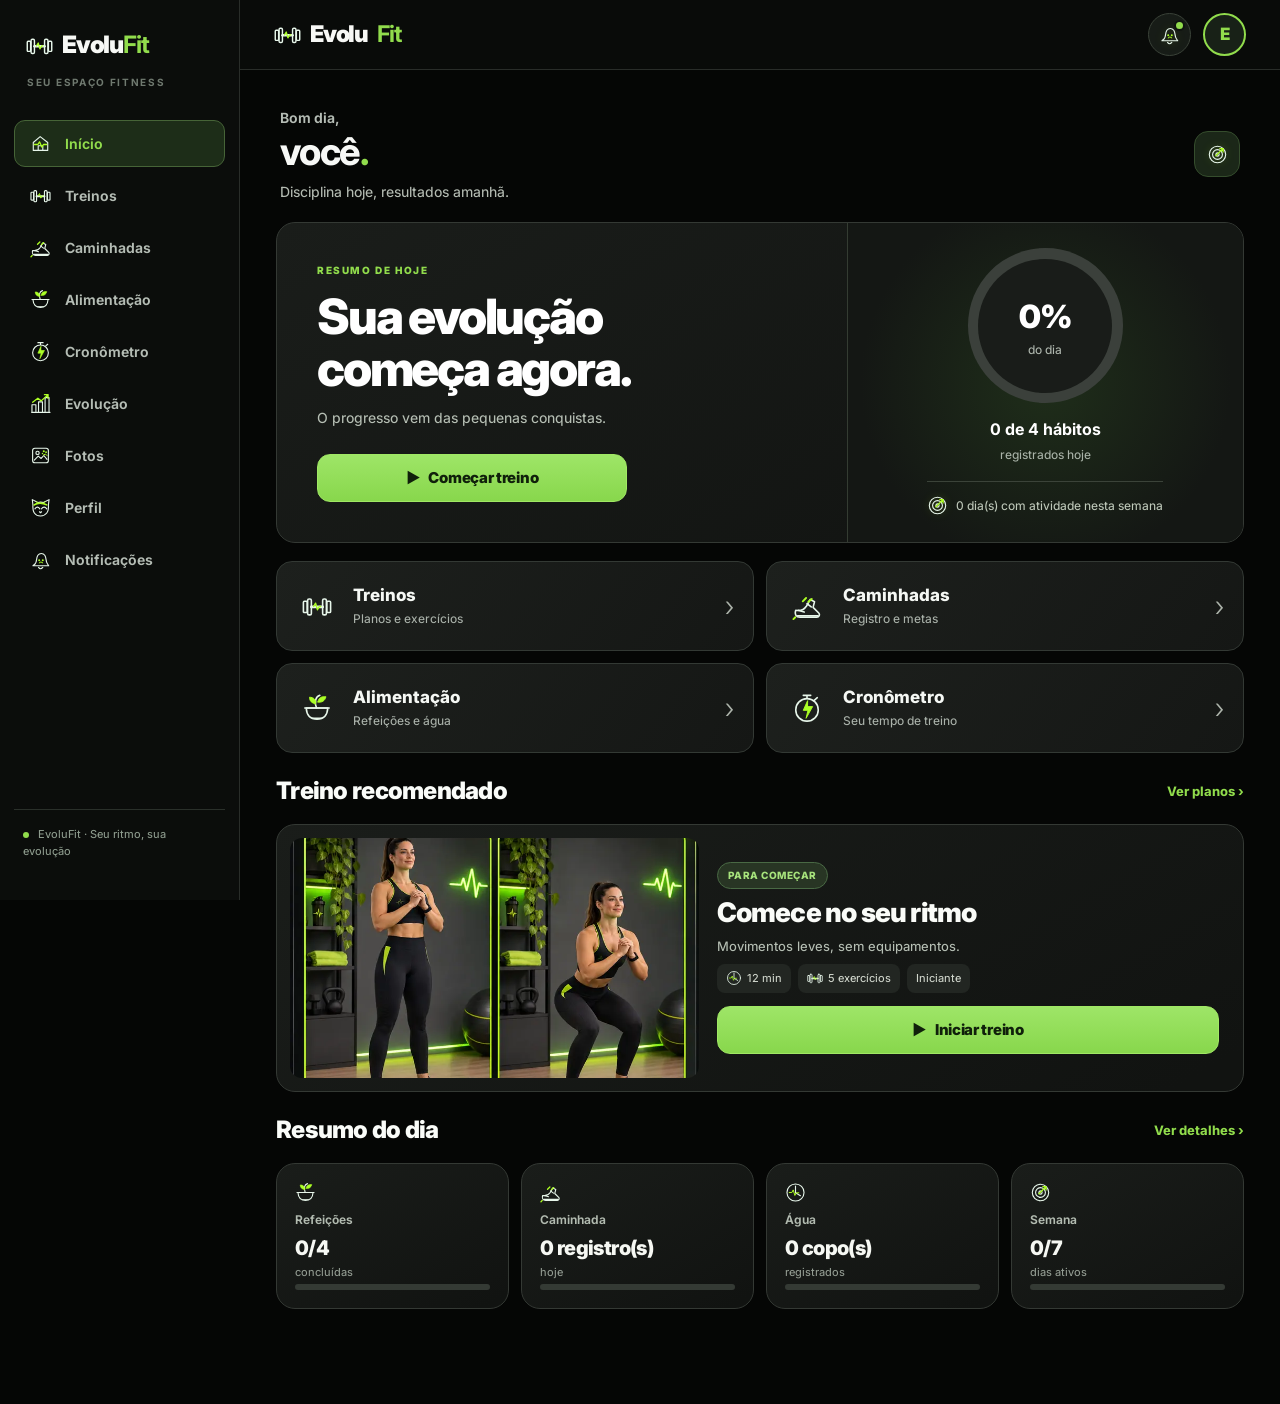
==== commit a337ae7f: "premium: adapta index.html à nova identidade EvoluFit" ====
--- a/index.html
+++ b/index.html
@@ -13,9 +13,11 @@
   <link rel="stylesheet" href="theme-neon.css">
   <link rel="stylesheet" href="mission-ui.css">
   <link rel="stylesheet" href="responsive.css">
+  <link rel="stylesheet" href="premium.css">
   <script src="ef-icons.js" defer></script>
   <script src="app.js" defer></script>
   <script src="mission-ui.js" defer></script>
+  <script src="premium-app.js" defer></script>
   <script src="migration-helper.js" defer></script>
 </head>
 <body>
@@ -32,4 +34,4 @@
   <div id="modal" class="modal" hidden></div>
   <script>if('serviceWorker' in navigator && location.protocol === 'https:') navigator.serviceWorker.register('./sw.js').catch(()=>{});</script>
 </body>
-</html>
+</html>
--- a/premium.css
+++ b/premium.css
@@ -0,0 +1,247 @@
+/* EvoluFit Dark Premium Fitness · UI v1
+   Referência: telas aprovadas, carvão sólido, verde contido e sem neon/glow. */
+@import url('https://fonts.googleapis.com/css2?family=Manrope:wght@400;500;600;700;800&family=Inter:wght@400;500;600;700;800;900&display=swap');
+:root{--efp-bg:#050605;--efp-bg2:#0a0c0a;--efp-card:#151715;--efp-raised:#1b1e1b;--efp-stroke:#323732;--efp-green:#91dc4c;--efp-green-dark:#70b835;--efp-text:#f5f7f4;--efp-soft:#b5bcb5;--efp-muted:#899189;--bg:#050605;--white:#141714;--ink:#f5f7f4;--muted:#aeb6ae;--neon:#91dc4c;--green:#91dc4c;--efm-lime:#91dc4c;color-scheme:dark}
+html,body,.shell,.bodyarea,.main{background:var(--efp-bg)!important;color:var(--efp-text)!important}
+html{overflow-x:clip;scroll-behavior:smooth}body{font-family:Inter,Manrope,system-ui,sans-serif;font-size:14px;font-weight:450;letter-spacing:0}
+body,button,input,select,textarea{font-family:Inter,Manrope,system-ui,sans-serif}
+h1,h2,h3,.navlink,.btn,.brand,.efm-heading,.statnum,.pageheading h1,.pill,.ef-action{font-family:Inter,Manrope,system-ui,sans-serif!important;font-style:normal!important;letter-spacing:-.03em;font-weight:750}
+button,.btn,.efp-primary,.efp-secondary{touch-action:manipulation;-webkit-tap-highlight-color:transparent}
+a,button{transition:background-color .16s ease,border-color .16s ease,color .16s ease}
+:focus-visible{outline:2px solid var(--efp-green)!important;outline-offset:3px!important}
+.main{width:min(1170px,100%);padding:clamp(20px,3vw,34px) clamp(18px,3vw,36px) 95px!important;min-width:0}
+.sidebar{width:240px;background:#0b0d0b!important;border-right:1px solid #292d29!important;border-radius:0!important;box-shadow:none!important;padding:25px 14px!important;height:100dvh}
+.efp-side-logo,.efp-top-logo{display:flex;align-items:center;gap:9px;color:#f7f8f5;font-size:24px;font-weight:900;letter-spacing:-1.2px;text-decoration:none;white-space:nowrap}
+.efp-side-logo{margin:2px 12px 8px}.efp-top-logo{font-size:23px}
+.efp-side-logo b,.efp-top-logo b{color:var(--efp-green)}
+.efp-logo-icon{display:flex;align-items:center;justify-content:center;color:var(--efp-green)}
+.efp-side-logo .ef-brand-icon,.efp-top-logo .ef-brand-icon{width:27px!important;height:27px!important;filter:none!important}
+.efp-side-caption{font-size:10px;color:#6f796f;margin:4px 13px 30px;letter-spacing:1.7px;font-weight:700}
+.efp-side-links{display:grid;gap:5px}
+.efp-side-links a{display:flex;align-items:center;gap:14px;min-height:47px;padding:0 15px;border-radius:11px;color:#b5bdb5;font-size:14px;font-weight:650;border:1px solid transparent}
+.efp-side-links a.active{background:#1d2d18;color:var(--efp-green);border-color:#466437}
+.efp-side-links a:hover:not(.active){background:#1a1c1a;color:#f5f7f5}
+.efp-side-links .ef-brand-icon{filter:none!important;width:21px!important;height:21px!important}
+.efp-side-footer{margin-top:auto;padding:16px 9px;border-top:1px solid #2a302a;font-size:11px;color:#8d9b8d;line-height:1.5}
+.efp-status-dot{display:inline-block;width:6px;height:6px;border-radius:50%;background:var(--efp-green);margin-right:6px;vertical-align:middle}
+.topbar{height:70px!important;background:rgba(10,12,10,.98)!important;border-bottom:1px solid #292d29!important;box-shadow:none!important;padding:0 clamp(18px,3vw,34px)!important;gap:12px}
+.efp-top-left,.top-actions{display:flex;align-items:center;gap:15px;min-width:0}
+.top-actions{margin-left:auto!important}.efp-bell,.efp-avatar{display:grid;place-items:center;flex:none;border:1px solid #3a4238;border-radius:50%;width:43px;height:43px;background:#171c17;color:#f1f4ed}
+.efp-bell{position:relative}.efp-bell:after{content:'';position:absolute;width:7px;height:7px;background:var(--efp-green);border:2px solid #101410;right:5px;top:6px;border-radius:50%}
+.efp-avatar{border:2px solid var(--efp-green);color:var(--efp-green);font-weight:850;font-size:17px;background:#182117}
+.menu-trigger{width:40px;height:40px;border:1px solid #414641;background:#1a1e1a;color:#e7efe7;border-radius:11px;box-shadow:none}
+.bottomnav{background:rgba(14,16,14,.99)!important;border:1px solid #2f332f!important;border-bottom:0!important;box-shadow:none!important;border-radius:22px 22px 0 0;min-height:70px;padding:9px max(9px,env(safe-area-inset-left)) max(8px,env(safe-area-inset-bottom)) max(9px,env(safe-area-inset-right));justify-content:space-around}
+.bottomnav a{font-family:Inter,system-ui,sans-serif!important;color:#aeb6ae;font-size:11px!important;letter-spacing:0;flex:1 1 0;min-width:0;gap:3px;font-weight:550}
+.bottomnav a b{display:grid;place-items:center;width:46px;height:36px;border:0!important;border-radius:11px;background:transparent!important;box-shadow:none!important}
+.bottomnav a .ef-brand-icon{filter:none!important;width:23px!important;height:23px!important}
+.bottomnav a.active,.bottomnav a.active b{color:var(--efp-green)!important;background:transparent!important;box-shadow:none!important;border-color:transparent!important}
+.bottomnav a.active b:before{content:none}
+.bottomnav a.active:after{content:'';width:23px;height:2px;background:var(--efp-green);border-radius:2px;position:absolute;top:0}
+.bottomnav a{position:relative}
+/* Elements retained from the original app */
+.card,.efm-card,.eforg-panel,.eforg-plan,.dialog,.notice{background:var(--efp-card)!important;color:var(--efp-text);border:1px solid var(--efp-stroke)!important;box-shadow:none!important;border-radius:18px}
+.efm-card:before,.efm-hero:after,.hero:before{display:none!important}
+.efp-surface{background:linear-gradient(150deg,#1a1d1a,#111311 95%);border:1px solid #343934;border-radius:19px;box-shadow:none;min-width:0;max-width:100%}
+.pill,.badge,.ef-chip,.efm-kicker{background:#202720!important;color:#a8d58a!important;border:1px solid #3b5033!important;border-radius:10px!important;font-style:normal!important;font-size:11px;font-weight:750;letter-spacing:.1px}
+.btn,.efp-primary{appearance:none;display:inline-flex;align-items:center;justify-content:center;gap:9px;min-height:48px;width:auto;max-width:100%;border:1px solid #a0e864;border-radius:13px;padding:12px 20px;background:linear-gradient(180deg,#9ee567,#88d74c);color:#10200b;font-size:15px;font-weight:850;letter-spacing:-.02em;text-decoration:none;cursor:pointer;box-shadow:none!important;text-align:center;font-style:normal!important;transform:none!important}
+.btn:hover,.efp-primary:hover{background:#a9ee77;border-color:#b4f488;transform:none!important;box-shadow:none!important}
+.efp-secondary,.btn.secondary{display:inline-flex;align-items:center;justify-content:center;gap:8px;background:#202520!important;border:1px solid #474e47;color:#e9efe7!important;border-radius:12px;min-height:43px;padding:10px 16px;font-size:14px;font-weight:700;box-shadow:none!important;text-decoration:none;font-style:normal!important;transform:none!important}
+.efp-secondary:hover,.btn.secondary:hover{background:#2b302b!important;border-color:#737b73}
+.btn.danger{background:#2d1a1a!important;border-color:#754343!important;color:#ffb3aa!important}
+input,select,textarea{color:#f6f8f4!important;background:#171b17!important;border:1px solid #424a42!important;border-radius:11px;min-height:45px;font-size:15px!important}
+input:focus,select:focus,textarea:focus{border-color:#88cf53!important;box-shadow:0 0 0 3px #91dc4c18!important}
+label{color:#cdd4cc!important;font-weight:650;font-size:13px}
+input[type=checkbox]{accent-color:#91dc4c;min-height:0;width:19px;height:19px}
+p,.hint,.mini,.footnote{color:var(--efp-soft)}
+.toast{background:#202a1d;color:#edf8e9;border:1px solid #567b3e;box-shadow:none}
+/* Shared design components */
+.efp-home,.efp-page{display:grid;gap:18px;max-width:100%;min-width:0}
+.efp-greeting{display:flex;align-items:center;justify-content:space-between;gap:14px;margin:3px 0 2px;padding:0 4px}
+.efp-greeting-time{display:block;font-size:14px;color:var(--efp-soft);font-weight:650;margin-bottom:2px}
+.efp-greeting h1{font-size:clamp(26px,4vw,38px);margin:0;line-height:1.12;color:#f7f8f6;letter-spacing:-1.2px}
+.efp-green-dot{color:var(--efp-green)}.efp-greeting p{margin:8px 0 0;color:#b4bbb2;font-size:14px}
+.efp-greeting-mark{display:grid;place-items:center;color:var(--efp-green);background:#1b2718;border:1px solid #354d2d;width:46px;height:46px;border-radius:14px;flex:none}
+.efp-home-hero{display:grid;grid-template-columns:minmax(0,1.18fr) minmax(0,.82fr);align-items:stretch;overflow:hidden;min-height:285px}
+.efp-hero-copy{padding:clamp(23px,3.2vw,40px);display:flex;flex-direction:column;justify-content:center;align-items:flex-start;gap:11px}
+.efp-overline{display:block;font-size:10px;color:var(--efp-green);letter-spacing:1.6px;font-weight:850}
+.efp-hero-copy h2{font-size:clamp(28px,3.8vw,49px);color:#fff;letter-spacing:-.045em;line-height:1.08;margin:2px 0 0;font-weight:850}
+.efp-hero-copy p{max-width:310px;font-size:14px;margin:0;color:#b6bfb4}
+.efp-hero-copy .efp-primary{width:min(310px,100%);margin-top:15px}
+.efp-hero-stats{display:flex;flex-direction:column;align-items:center;justify-content:center;gap:5px;padding:22px;border-left:1px solid #343c32;background:radial-gradient(circle at center,#1f2e1a,#141714 73%)}
+.efp-hero-stats>strong{margin-top:9px;font-size:16px;color:#fff}.efp-hero-stats>span{font-size:12px;color:#a9b3a8}
+.efp-ring{--progress:0%;display:grid;place-items:center;width:155px;aspect-ratio:1;border-radius:50%;background:conic-gradient(var(--efp-green) var(--progress),#3b403b 0)}
+.efp-ring>div{width:calc(100% - 21px);height:calc(100% - 21px);display:flex;flex-direction:column;align-items:center;justify-content:center;border-radius:50%;background:#191c19}
+.efp-ring strong{font-size:32px;font-weight:900;color:#fff;letter-spacing:-1px}.efp-ring small{font-size:12px;color:#aeb6ad}
+.efp-hero-week{display:flex;align-items:center;gap:8px;color:#bec8b9;border-top:1px solid #3b4339;font-size:12px;margin-top:12px;padding-top:13px;text-align:center}
+.efp-shortcuts{display:grid;grid-template-columns:repeat(2,minmax(0,1fr));gap:12px}
+.efp-shortcut{display:flex;align-items:center;gap:15px;min-width:0;min-height:90px;padding:17px 19px;background:linear-gradient(130deg,#1d201d,#151715);border:1px solid #333934;border-radius:16px;text-decoration:none;color:#f2f5f1}
+.efp-shortcut:hover{background:#242924;border-color:#515e4e}
+.efp-shortcut-icon{display:grid;place-items:center;flex:none;color:var(--efp-green);width:42px;height:42px}
+.efp-shortcut-icon .ef-brand-icon{width:30px!important;height:30px!important;filter:none!important}
+.efp-shortcut-label{flex:1;min-width:0}.efp-shortcut-label strong{display:block;font-size:17px;font-weight:800;line-height:1.15;margin-bottom:5px;color:#f5f8f4}.efp-shortcut-label small{display:block;font-size:12px;color:#aab2aa;line-height:1.25}
+.efp-shortcut-arrow{font-size:28px;line-height:1;color:#adb4ab;font-weight:300}
+.efp-section-title{display:flex;justify-content:space-between;align-items:center;gap:10px;margin:6px 0 0;min-width:0}
+.efp-section-title h2{font-size:clamp(18px,2.4vw,24px);font-weight:850;line-height:1.2;margin:0;color:#fafcf9}
+.efp-more{display:inline-flex;align-items:center;gap:1px;font-size:13px;color:var(--efp-green);font-weight:750;white-space:nowrap;text-decoration:none}
+.efp-more .ef-brand-icon{width:17px!important;height:17px!important;filter:none!important}
+.efp-text-muted{font-size:12px;color:#9da69c;font-weight:500}
+.efp-feature-plan{display:grid;grid-template-columns:minmax(0,.45fr) minmax(0,.55fr);gap:0;overflow:hidden;min-height:234px}
+.efp-feature-image{padding:13px;min-width:0}.efp-feature-image img{width:100%;height:100%;max-height:240px;border-radius:12px;object-fit:cover;display:block}
+.efp-feature-copy{display:flex;flex-direction:column;justify-content:center;align-items:flex-start;min-width:0;gap:9px;padding:22px 24px 22px 5px}
+.efp-tag{background:#283524;color:#a7e37c;border:1px solid #496944;padding:5px 10px;border-radius:99px;font-size:10px;letter-spacing:.5px;font-weight:800}
+.efp-feature-copy h3{color:#fafcf8;font-size:clamp(19px,2.5vw,27px);line-height:1.12;margin:0;font-weight:850}
+.efp-feature-copy p{color:#b6bfb4;font-size:13px;line-height:1.4;margin:0}
+.efp-feature-chips,.efp-pills{display:flex;align-items:center;flex-wrap:wrap;gap:7px}
+.efp-feature-chips span,.efp-pills span{display:inline-flex;align-items:center;gap:5px;color:#d0d6cc;background:#222622;padding:6px 9px;border-radius:8px;font-size:11px}
+.efp-feature-chips .ef-brand-icon,.efp-pills .ef-brand-icon{filter:none!important;width:16px!important;height:16px!important}
+.efp-feature-copy .efp-primary{margin-top:4px;width:100%}
+.efp-stats-grid{display:grid;grid-template-columns:repeat(4,minmax(0,1fr));gap:12px}
+.efp-stat{display:flex;flex-direction:column;gap:4px;padding:18px;color:#f6f8f4;text-decoration:none;min-height:142px}
+.efp-stat-symbol{color:var(--efp-green);display:flex}.efp-stat-symbol .ef-brand-icon{filter:none!important}
+.efp-stat>span:nth-child(2){font-size:12px;color:#b2bbb0;margin-top:4px;font-weight:650}
+.efp-stat strong{font-size:20px;line-height:1.2;font-weight:850;letter-spacing:-.6px;color:#f6f8f3;margin-top:3px}
+.efp-stat small{font-size:11px;color:#939c92}
+.efp-mini-progress,.efp-progress-track{height:6px;border-radius:99px;background:#343a34;overflow:hidden;display:block;width:100%}
+.efp-mini-progress{margin-top:auto}.efp-mini-progress>i,.efp-progress-track>i{display:block;height:100%;border-radius:inherit;background:var(--efp-green);min-width:0;box-shadow:none}
+/* Section headings and forms */
+.efp-page-heading{display:flex;align-items:center;gap:15px;margin:1px 0 2px;min-width:0}.efp-heading-symbol{display:grid;place-items:center;width:59px;height:59px;flex:none;background:#1d271a;border:1px solid #3f6133;color:var(--efp-green);border-radius:15px}
+.efp-heading-symbol .ef-brand-icon{filter:none!important;width:30px!important;height:30px!important}
+.efp-page-heading h1{font-size:clamp(25px,3.6vw,35px);margin:0 0 5px;color:#fff;font-weight:850;letter-spacing:-1px}
+.efp-page-heading p{font-size:13px;line-height:1.4;margin:0;color:#aeb6ad}
+.efp-form-card{padding:22px}.efp-form-card h2{margin:0 0 17px;font-size:21px;font-weight:850}.efp-form-card .formgrid{gap:12px}.efp-form-card .efp-primary{width:100%}
+.efp-filter-row{display:grid;grid-template-columns:repeat(2,minmax(0,1fr));gap:12px}
+.efp-filter-row label{display:grid;gap:7px;font-size:12px;color:#b8c1b7!important}.efp-filter-row select{width:100%;height:49px}
+.efp-training-feature{overflow:hidden}.efp-training-photo{height:240px;position:relative;background:#151815}
+.efp-training-photo img{width:100%;height:100%;object-fit:cover;object-position:center 50%;filter:saturate(.8);display:block}
+.efp-photo-tag{position:absolute;top:17px;left:17px;border-radius:99px;background:var(--efp-green);color:#162112;padding:9px 12px;font-weight:850;letter-spacing:.2px;font-size:11px}
+.efp-training-body{padding:21px 24px 24px;display:grid;gap:11px}.efp-training-body h2{font-size:26px;margin:0;font-weight:850;color:#fff}.efp-training-body p{margin:0;font-size:14px;color:#b3bbb2}.efp-training-body .efp-primary{width:100%;margin-top:6px}
+.efp-train-list{display:grid;gap:10px}.efp-train-row{display:flex;align-items:center;gap:15px;min-height:112px;padding:10px;overflow:hidden}
+.efp-train-img{width:125px;height:94px;flex:none;border-radius:12px;overflow:hidden;background:#272a25}
+.efp-train-img img{width:100%;height:100%;object-fit:cover}.efp-train-text{flex:1;min-width:0}.efp-train-text h3{font-size:17px;font-weight:820;color:#f6f8f5;margin:0 0 6px}.efp-train-text p{color:#aab3a9;margin:0 0 7px;font-size:12px;line-height:1.3}.efp-train-meta{font-size:12px;color:#91dc4c;font-weight:650}
+.efp-round-play{height:40px;width:40px;flex:none;display:grid;place-items:center;border-radius:50%;background:#242f20;border:1px solid #6aa341;color:#a9e779;font-size:16px;cursor:pointer}
+.efp-history,.efp-meals{padding:7px 20px}.efp-history-row,.efp-meal-row{display:flex;align-items:center;gap:13px;padding:15px 0;border-bottom:1px solid #343a34;min-width:0}
+.efp-history-row:last-child,.efp-meal-row:last-child{border-bottom:0}
+.efp-history-icon,.efp-meal-ico{flex:none;display:grid;place-items:center;width:42px;height:42px;border-radius:12px;background:#262e23;color:var(--efp-green)}
+.efp-history-row>div,.efp-meal-text{flex:1;min-width:0}.efp-history-row strong,.efp-meal-text strong{display:block;font-size:15px;font-weight:750;color:#f3f6f2;margin-bottom:5px}.efp-history-row small,.efp-meal-text small{display:block;font-size:12px;color:#9eaa9d}
+.efp-text-action{padding:8px 5px;border:0;background:transparent;color:#b6c1b5;font-size:12px;cursor:pointer}
+.efp-empty{display:grid;justify-items:center;gap:9px;padding:33px 15px;color:#adb6aa;text-align:center}.efp-empty span{color:var(--efp-green)}.efp-empty strong{font-size:16px;color:#f0f4ef}.efp-empty small{font-size:13px;color:#a5b0a4;line-height:1.4}
+.efp-help{color:#909d90;font-size:12px;line-height:1.55;margin:0}
+/* Walks */
+.efp-walk-cover{display:grid;grid-template-columns:minmax(0,.4fr) minmax(0,.6fr);overflow:hidden;align-items:stretch;min-height:190px}
+.efp-walk-img{overflow:hidden;min-height:180px}.efp-walk-img img{width:100%;height:100%;object-fit:cover;display:block}
+.efp-walk-cover>div:last-child{display:flex;flex-direction:column;align-items:flex-start;justify-content:center;gap:11px;padding:22px}
+.efp-walk-cover h2{font-size:25px;color:#fff;margin:0;font-weight:850}.efp-walk-cover p{margin:0;font-size:13px}.efp-walk-cover .efp-primary{margin-top:6px}
+.efp-triple{display:grid;grid-template-columns:repeat(3,minmax(0,1fr));gap:12px}.efp-triple .efp-surface{padding:17px;display:flex;flex-direction:column;gap:7px}
+.efp-triple span{display:flex;align-items:center;gap:7px;font-size:12px;color:#b4bdb3}.efp-triple .ef-brand-icon{color:var(--efp-green)!important;width:19px!important;height:19px!important;filter:none!important}
+.efp-triple strong{font-size:clamp(18px,2.6vw,27px);color:#fff;font-weight:850}.efp-triple small{font-size:11px;color:#9da69c}
+/* Nutrition */
+.efp-date-strip{display:flex;align-items:center;justify-content:center;gap:9px;padding:13px;background:#191c19;border:1px solid #3b403b;border-radius:12px;color:#dbe0da;font-size:14px;font-weight:650}
+.efp-food-summary{display:grid;grid-template-columns:175px minmax(0,1fr);align-items:center;gap:20px;padding:24px}
+.efp-food-summary .efp-ring{width:155px}.efp-food-summary>div:last-child{display:grid;gap:7px}.efp-food-summary h2{margin:0;font-size:23px;color:#fff}.efp-food-summary>div:last-child>strong{font-size:25px;font-weight:850;color:#fff}.efp-food-summary p{margin:0}.efp-food-summary small{font-size:11px;color:#9aaa98}
+.efp-meal-row{padding:18px 0}.efp-meal-check{display:flex;align-items:center;gap:5px;flex:none;font-size:12px!important;color:#aebbab}.efp-meal-check span{font-size:12px}.efp-meal-row .efp-text-action{font-size:24px;line-height:1}
+.efp-water{display:flex;align-items:center;gap:15px;padding:19px}.efp-water-icon{display:grid;place-items:center;width:55px;height:55px;border-radius:12px;background:#202c1c;color:#91dc4c;flex:none}
+.efp-water>div:nth-child(2){flex:1;min-width:0}.efp-water h2{font-size:19px;margin:0 0 4px}.efp-water p{font-size:12px;margin:0 0 10px}
+.efp-water-buttons{display:flex;align-items:center;gap:7px}.efp-water-buttons button{background:#2a3327;border:1px solid #5a7750;color:#d6efc8;border-radius:10px;width:36px;height:37px;font-size:23px}
+/* Evolution */
+.efp-evolution-summary{display:grid;grid-template-columns:repeat(3,minmax(0,1fr));gap:10px;padding:21px}
+.efp-evolution-summary>div:not(.efp-evolution-progress){min-width:0;padding:6px 14px;border-right:1px solid #3d443d;display:flex;flex-direction:column;gap:7px}
+.efp-evolution-summary>div:nth-child(3){border-right:0}
+.efp-evolution-summary span{font-size:13px;color:#aeb7ac}.efp-evolution-summary strong{font-size:clamp(21px,3vw,29px);line-height:1.15;font-weight:850;color:#fff}.efp-evolution-summary small{font-size:11px;color:#a2aca1}
+.efp-evolution-progress{grid-column:1/-1;display:grid;gap:7px;margin-top:8px}.efp-evolution-chart{padding:22px}.efp-chart{width:100%;height:auto;max-height:260px;overflow:visible;display:block}
+.efp-chart-single{font-size:35px;text-align:center;padding:30px 10px;color:#f5f6f3;font-weight:850}.efp-chart-single small{display:block;font-size:12px;color:#a0aba1}
+.efp-comparison{padding:16px}.efp-compare{display:grid;grid-template-columns:repeat(2,minmax(0,1fr));gap:10px;margin-bottom:14px}
+.efp-compare-empty,.efp-compare-photo{display:flex;flex-direction:column;align-items:center;justify-content:center;gap:10px;min-height:210px;overflow:hidden;border-radius:12px;border:1px solid #384237;color:#8fd851;background:#252925}
+.efp-compare-empty small{color:#a4b1a3}.efp-compare-photo img{width:100%;height:190px;object-fit:cover;display:block}.efp-compare-photo small{display:block;margin:8px 0;color:#bbc7b9}
+.efp-comparison .efp-secondary{width:100%}
+/* Photos */
+.efp-photo-intro{display:flex;align-items:center;gap:19px;padding:23px}.efp-photo-graphic{flex:none;display:grid;place-items:center;width:90px;height:90px;border-radius:16px;background:#25341e;border:1px solid #456d39;color:#8bd94f}
+.efp-photo-intro h2{font-size:23px;color:#f5f6f3;margin:5px 0 6px;font-weight:850}.efp-photo-intro p{margin:0;font-size:13px}.efp-photo-actions{display:flex;gap:10px}.efp-photo-actions .efp-primary{flex:1}.efp-photo-actions .efp-secondary{flex:1}
+.efp-gallery{padding:18px}.efp-gallery .photo-grid{display:grid;grid-template-columns:repeat(3,minmax(0,1fr));gap:12px}.efp-gallery .photo-card{border:1px solid #3a413a;border-radius:12px;background:#1b201b}.efp-gallery .photo-card img{height:210px;object-fit:cover}.efp-gallery .photo-card>div{padding:12px}.efp-gallery .photo-card .btn{font-size:12px;min-height:33px;padding:6px 11px}
+/* Profile */
+.efp-profile-hero{display:flex;align-items:center;gap:17px;padding:22px}.efp-profile-avatar{height:88px;width:88px;flex:none;display:grid;place-items:center;border:2px solid #91dc4c;border-radius:50%;background:#273222;color:#a8ea74;font-size:36px;font-weight:850}
+.efp-profile-hero>div:nth-child(2){flex:1;min-width:0}.efp-profile-hero h2{font-size:clamp(20px,3vw,29px);font-weight:850;margin:7px 0 5px;color:#fff;overflow-wrap:anywhere}.efp-profile-hero p{font-size:13px;margin:0}
+.efp-setting-links{padding:0 14px}.efp-setting-links .efp-shortcut{border:0;border-radius:0;background:none;border-bottom:1px solid #343934;padding:16px 4px;min-height:70px}.efp-setting-links .efp-shortcut:last-child{border-bottom:0}.efp-setting-links .efp-shortcut-icon{background:#232b20;border-radius:10px;width:42px;height:42px}
+.efp-setting-links .efp-shortcut-icon .ef-brand-icon{width:23px!important;height:23px!important}.efp-setting-links .efp-shortcut-label strong{font-size:15px}.efp-setting-links .efp-shortcut-label small{font-size:12px}
+.efp-profile-extras{display:grid;padding:0 18px}.efp-profile-extras button,.efp-profile-extras a{border:0;border-bottom:1px solid #343934;background:none;display:flex;align-items:center;gap:13px;color:#e0e7de;text-align:left;font-size:14px;font-weight:650;padding:17px 3px;cursor:pointer}.efp-profile-extras>*:last-child{border-bottom:0}.efp-profile-extras .ef-brand-icon{color:#92db57;filter:none!important}.efp-profile-extras span{margin-left:auto;color:#9daa9b}.efp-profile-extras .efp-danger{color:#e69c9c}
+/* Legacy screens and guided workout consistent with new identity */
+.efm-guided,.dialog:has(.efm-guided){background:#141814!important}.dialog:has(.efm-guided){border-color:#444d42!important}.efm-guided-media{background:#1b1e1a;border-color:#475246}.efm-guide-clock{color:#fff;border:1px solid #4e6443;box-shadow:none;font-family:Inter,system-ui,sans-serif!important;border-radius:14px}.efm-guide-progress span.on{background:#8bd94e;border-color:#8bd94e;box-shadow:none}.efm-guide-cue{background:#1d241c;border-color:#3a4b34}.efm-guided-header h2,.efm-guide-details h3{font-style:normal!important;font-family:Inter,system-ui,sans-serif!important}
+.efm-action,.ef-action{border-radius:14px;clip-path:none;background:#1b1d1b!important;border:1px solid #373e36!important;box-shadow:none!important}
+.efm-action:hover,.ef-action:hover{transform:none!important;background:#262d24!important;box-shadow:none!important}
+.efm-action .ef-brand-icon,.ef-action .ef-brand-icon{filter:none!important;color:#94de57!important}
+.efm-round.efm-primary{background:#91dc4c;color:#152009;border-color:#91dc4c;box-shadow:none!important}
+.efm-card-title{font-family:Inter,system-ui,sans-serif!important;font-style:normal!important}.efm-card,.efm-card-padding{box-shadow:none!important}
+/* Login faithful to premium mockup: static layout, stable when keyboard opens */
+#auth-root{background:#050605!important;scroll-behavior:auto!important;overflow-x:hidden!important}
+#auth-root .efp-login-brand{display:flex;align-items:center;justify-content:center;gap:9px;font-size:clamp(29px,7vw,40px);font-weight:900;letter-spacing:-1.5px;color:#fff}
+#auth-root .efp-login-brand>span{color:var(--efp-green)}
+#auth-root .efp-login-brand>img{width:40px;height:40px;object-fit:contain}
+#auth-root .cloud-auth-panel{background:linear-gradient(155deg,#181b18,#0a0c0a)!important;border-color:#383f38!important;box-shadow:none!important;animation:none!important;transform:none!important;max-width:430px!important;text-align:center!important;padding:28px!important;border-radius:24px!important;color:#f4f6f3!important}
+#auth-root .cloud-auth-panel .cloud-cat{width:min(198px,75%);height:180px;object-fit:contain;aspect-ratio:auto;margin:12px auto 2px;filter:none!important}
+#auth-root .cloud-auth-panel h1{font-size:clamp(22px,5vw,31px);font-family:Inter,system-ui,sans-serif!important;font-weight:850!important;letter-spacing:-.9px;font-style:normal!important;margin:10px 0 9px;color:#fff}
+#auth-root .cloud-subtitle{font-size:13px;line-height:1.45;color:#aeb6ac!important;margin:0 0 17px}
+#auth-root .cloud-slogan{font-size:11px;color:#9daa99!important;margin:7px 0}
+#auth-root .cloud-auth-form{display:grid;gap:9px;text-align:left}
+#auth-root .cloud-auth-form label{font-size:12px;font-weight:650;margin:4px 0 0;color:#c8d0c6!important}
+#auth-root .cloud-auth-form input{border:1px solid #444d43!important;border-radius:11px!important;background:#191d19!important;color:#fff!important;height:49px!important;padding:0 14px;max-width:100%;font-size:16px!important}
+#auth-root .cloud-auth-form input:focus{border-color:#8fd44d!important;box-shadow:0 0 0 3px #82ca4326!important}
+#auth-root .cloud-primary{font-family:Inter,system-ui,sans-serif!important;font-style:normal!important;font-size:15px!important;font-weight:850!important;letter-spacing:0!important;border:1px solid #a8e47b!important;background:#91dc4c!important;color:#12210c!important;box-shadow:none!important;border-radius:12px!important;min-height:49px;margin-top:10px}
+#auth-root .cloud-auth-links{margin:10px 0;gap:5px}
+#auth-root .cloud-auth-links button{color:#a7df7c;font-size:12px;font-weight:700;min-height:35px;text-decoration:none}
+#auth-root .cloud-privacy{font-size:11px;color:#869486!important;line-height:1.45;margin:15px 0 0}
+#auth-root .efp-password-field{position:relative}.efp-password-field input{padding-right:49px!important}.efp-password-field button{border:0;position:absolute;top:0;right:0;height:49px;width:45px;background:none;color:#bcc9b8;font-size:17px;cursor:pointer}
+#auth-root .efm-auth-splash{border-color:#354234!important;background:linear-gradient(145deg,#192319,#070a07)!important;box-shadow:none!important;border-radius:24px!important}
+#auth-root .efm-splash-wordmark{font-family:Inter,system-ui,sans-serif!important;font-style:normal!important;letter-spacing:-2px}
+#auth-root .efm-splash-wordmark span{color:#91dc4c}.efm-splash-heart{color:#91dc4c}.efm-splash-mark img{filter:none!important}
+#auth-root .efm-splash-actions button{font-family:Inter,system-ui,sans-serif!important;font-style:normal!important;font-size:16px!important;box-shadow:none!important}
+#auth-root .efm-splash-register{background:#181e17;border-color:#5e8550!important;color:#edf8e8}
+@media(max-width:760px){
+ .sidebar{display:flex;position:fixed;left:0;top:0;bottom:0;width:min(285px,82vw);height:100dvh;transform:translateX(-110%);transition:transform .2s ease;z-index:55}
+ body.menu-open .sidebar{transform:translateX(0)}
+ .menu-trigger{display:grid;place-items:center}
+ .topbar{height:66px!important;padding:0 15px!important}
+ .main{width:100%;padding:20px 14px calc(110px + env(safe-area-inset-bottom))!important}
+ .efp-top-logo{font-size:21px}.efp-logo-icon .ef-brand-icon{width:25px!important;height:25px!important}
+ .efp-bell,.efp-avatar{width:39px;height:39px}.top-actions{gap:8px}
+ .bottomnav{position:fixed;z-index:45;left:0;right:0;bottom:0;border-radius:18px 18px 0 0;display:flex}
+ .efp-home,.efp-page{gap:15px}
+ .efp-greeting{margin:2px 0 2px}.efp-greeting h1{font-size:29px}.efp-greeting p{font-size:12px}
+ .efp-greeting-mark{width:41px;height:41px}
+ .efp-home-hero{grid-template-columns:minmax(0,1fr) minmax(0,.8fr);min-height:230px}
+ .efp-hero-copy{padding:17px;gap:9px}.efp-hero-copy h2{font-size:clamp(22px,6vw,30px)}.efp-hero-copy p{font-size:11px;line-height:1.35}.efp-hero-copy .efp-primary{width:100%;font-size:12px!important;padding:10px 6px;min-height:43px;margin-top:7px}
+ .efp-hero-stats{padding:12px 6px;border-left-color:#363f34}.efp-ring{width:105px}.efp-ring>div{width:calc(100% - 14px);height:calc(100% - 14px)}.efp-ring strong{font-size:23px}.efp-ring small{font-size:10px}
+ .efp-hero-stats>strong{font-size:12px;text-align:center}.efp-hero-stats>span{font-size:10px}.efp-hero-week{font-size:10px;padding-top:8px;margin-top:5px;line-height:1.25}
+ .efp-shortcuts{gap:10px}.efp-shortcut{gap:9px;padding:13px 12px;min-height:80px;border-radius:13px}.efp-shortcut-icon{height:28px;width:28px}.efp-shortcut-icon .ef-brand-icon{height:25px!important;width:25px!important}
+ .efp-shortcut-label strong{font-size:13px}.efp-shortcut-label small{font-size:10px;line-height:1.3}.efp-shortcut-arrow{font-size:20px}
+ .efp-section-title h2{font-size:19px}.efp-more{font-size:11px}
+ .efp-feature-plan{grid-template-columns:minmax(0,.42fr) minmax(0,.58fr);min-height:200px}.efp-feature-image{padding:9px}.efp-feature-image img{height:100%;max-height:210px}.efp-feature-copy{padding:12px 12px 12px 0;gap:6px}.efp-feature-copy h3{font-size:16px}.efp-feature-copy p{font-size:11px}.efp-feature-chips{gap:4px}.efp-feature-chips span{padding:4px 6px;font-size:10px}.efp-feature-copy .efp-primary{font-size:12px!important;min-height:39px;padding:8px 5px}
+ .efp-stats-grid{grid-template-columns:repeat(2,minmax(0,1fr));gap:9px}.efp-stat{padding:13px;min-height:123px}.efp-stat strong{font-size:19px}
+ .efp-page-heading{gap:11px}.efp-heading-symbol{width:50px;height:50px;border-radius:13px}.efp-heading-symbol .ef-brand-icon{height:25px!important;width:25px!important}.efp-page-heading h1{font-size:26px}.efp-page-heading p{font-size:12px}
+ .efp-form-card{padding:17px}.efp-train-row{gap:9px;min-height:100px;padding:9px}.efp-train-img{width:92px;height:80px}.efp-train-text h3{font-size:15px}.efp-train-text p{font-size:11px;margin-bottom:4px}.efp-train-meta{font-size:11px}.efp-round-play{height:34px;width:34px}
+ .efp-training-photo{height:190px}.efp-training-body{padding:17px}.efp-training-body h2{font-size:22px}.efp-training-body p{font-size:12px}
+ .efp-walk-cover{grid-template-columns:1fr}.efp-walk-img{height:145px;min-height:0}.efp-walk-cover>div:last-child{padding:17px}.efp-walk-cover h2{font-size:22px}.efp-walk-cover .efp-primary{width:100%}
+ .efp-triple{gap:8px}.efp-triple .efp-surface{padding:10px 8px;gap:7px}.efp-triple span{font-size:10px;gap:4px}.efp-triple .ef-brand-icon{width:17px!important;height:17px!important}.efp-triple strong{font-size:17px}.efp-triple small{font-size:10px}
+ .efp-food-summary{grid-template-columns:100px minmax(0,1fr);gap:13px;padding:17px}.efp-food-summary .efp-ring{width:100px}.efp-food-summary h2{font-size:18px}.efp-food-summary>div:last-child>strong{font-size:18px}.efp-food-summary small{font-size:10px}
+ .efp-history,.efp-meals{padding:5px 14px}.efp-history-row,.efp-meal-row{gap:9px}.efp-history-icon,.efp-meal-ico{height:36px;width:36px}.efp-history-row strong,.efp-meal-text strong{font-size:13px}.efp-meal-check span{display:none}.efp-meal-row .efp-text-action{padding:4px}
+ .efp-water{gap:10px;padding:13px}.efp-water-icon{height:39px;width:39px}.efp-water h2{font-size:17px}.efp-water-buttons{gap:4px}.efp-water-buttons button{height:34px;width:31px}
+ .efp-evolution-summary{padding:14px 8px;gap:0}.efp-evolution-summary>div:not(.efp-evolution-progress){padding:6px 9px}.efp-evolution-summary strong{font-size:clamp(15px,4.2vw,20px)}.efp-evolution-summary span{font-size:11px}.efp-evolution-summary small{font-size:10px}.efp-evolution-progress{margin:13px 9px 2px}
+ .efp-evolution-chart{padding:16px}.efp-compare-empty,.efp-compare-photo{min-height:150px}.efp-compare-photo img{height:145px}
+ .efp-photo-intro{padding:16px;gap:10px}.efp-photo-graphic{height:60px;width:60px}.efp-photo-graphic .ef-brand-icon{width:36px!important;height:36px!important}.efp-photo-intro h2{font-size:18px}.efp-photo-intro p{font-size:11px}.efp-photo-actions{gap:8px}.efp-photo-actions .efp-primary,.efp-photo-actions .efp-secondary{font-size:12px!important;padding:9px 7px}
+ .efp-gallery{padding:10px}.efp-gallery .photo-grid{grid-template-columns:repeat(2,minmax(0,1fr));gap:9px}.efp-gallery .photo-card img{height:150px}
+ .efp-profile-hero{padding:15px;gap:10px;flex-wrap:wrap}.efp-profile-avatar{width:62px;height:62px;font-size:26px}.efp-profile-hero h2{font-size:20px}.efp-profile-hero p{font-size:11px}.efp-profile-hero>.efp-secondary{margin-left:auto;min-height:36px;font-size:11px;padding:7px 9px}
+ .efp-profile-metrics{grid-template-columns:repeat(3,minmax(0,1fr))}
+ #auth-root>.cloud-auth-panel{width:100%!important;max-width:500px!important;border-radius:0!important;min-height:100svh!important;justify-content:flex-start!important;padding:clamp(26px,5svh,44px) clamp(22px,5vw,32px)!important}
+ #auth-root .cloud-auth-panel .cloud-cat{max-height:155px;height:155px;width:190px}
+ #auth-root .cloud-auth-panel h1{font-size:clamp(23px,6vw,30px)}
+}
+@media(max-width:390px){
+ .main{padding-inline:11px!important}.efp-top-logo{font-size:19px}.efp-top-logo .efp-logo-icon{display:none}.efp-top-left{gap:8px}.top-actions{gap:6px}
+ .efp-home-hero{grid-template-columns:minmax(0,1.1fr) minmax(0,.9fr)}.efp-hero-copy{padding:14px}.efp-hero-copy h2{font-size:22px}.efp-hero-copy .efp-overline{font-size:9px}.efp-ring{width:92px}.efp-ring strong{font-size:21px}
+ .efp-shortcut{padding:10px 8px;gap:6px}.efp-shortcut-label strong{font-size:12px}.efp-shortcut-arrow{display:none}
+ .efp-feature-plan{grid-template-columns:minmax(0,.4fr) minmax(0,.6fr)}.efp-feature-image{padding:7px}.efp-feature-copy h3{font-size:15px}.efp-feature-copy p{font-size:10px}
+ .efp-triple .efp-surface{padding:9px 5px}.efp-triple strong{font-size:15px}.efp-triple span{font-size:10px}
+ .efp-food-summary{grid-template-columns:85px minmax(0,1fr)}.efp-food-summary .efp-ring{width:85px}.efp-food-summary .efp-ring strong{font-size:17px}
+}
+@media(min-width:761px) and (max-width:1080px){.main{padding-inline:24px!important}.efp-home-hero{min-height:245px}.efp-stats-grid{grid-template-columns:repeat(2,minmax(0,1fr))}}
+@media(prefers-reduced-motion:reduce){*,*:before,*:after{animation:none!important;transition:none!important;scroll-behavior:auto!important}}
+
+.sidebar .efp-side-footer{background:none!important;border:0!important;border-top:1px solid #2a302a!important;border-radius:0!important;box-shadow:none!important;margin-top:auto;padding:16px 9px!important}.sidebar .efp-side-footer .cloud-account{max-width:100%;white-space:normal;margin:14px 0 0;min-height:42px;width:100%;font-family:Inter,system-ui,sans-serif!important;font-size:13px!important;background:#252b25!important;border:1px solid #485148!important;border-radius:10px;color:#eaefea!important;text-align:center;font-style:normal!important}
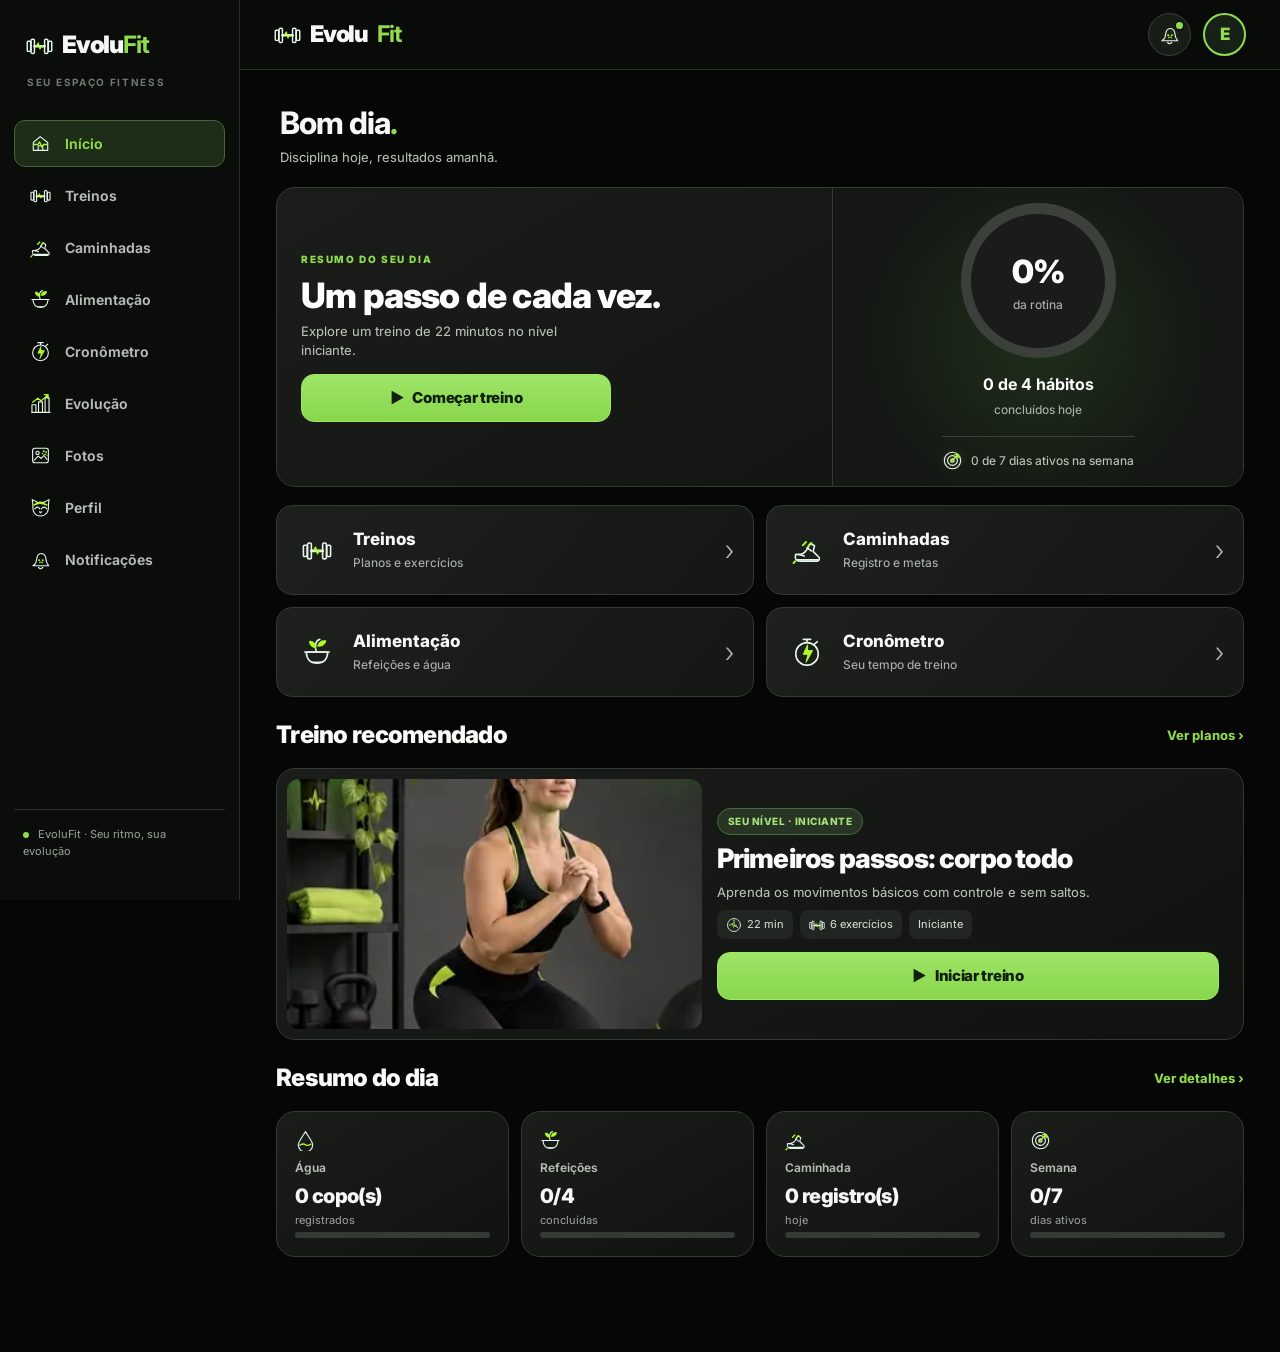
==== commit 6f248c28: "treinos: atualiza index.html para níveis domésticos" ====
--- a/index.html
+++ b/index.html
@@ -16,6 +16,7 @@
   <link rel="stylesheet" href="premium.css">
   <script src="ef-icons.js" defer></script>
   <script src="app.js" defer></script>
+  <script src="workout-library.js" defer></script>
   <script src="mission-ui.js" defer></script>
   <script src="premium-app.js" defer></script>
   <script src="migration-helper.js" defer></script>
--- a/premium.css
+++ b/premium.css
@@ -244,4 +244,161 @@
 @media(min-width:761px) and (max-width:1080px){.main{padding-inline:24px!important}.efp-home-hero{min-height:245px}.efp-stats-grid{grid-template-columns:repeat(2,minmax(0,1fr))}}
 @media(prefers-reduced-motion:reduce){*,*:before,*:after{animation:none!important;transition:none!important;scroll-behavior:auto!important}}
 
-.sidebar .efp-side-footer{background:none!important;border:0!important;border-top:1px solid #2a302a!important;border-radius:0!important;box-shadow:none!important;margin-top:auto;padding:16px 9px!important}.sidebar .efp-side-footer .cloud-account{max-width:100%;white-space:normal;margin:14px 0 0;min-height:42px;width:100%;font-family:Inter,system-ui,sans-serif!important;font-size:13px!important;background:#252b25!important;border:1px solid #485148!important;border-radius:10px;color:#eaefea!important;text-align:center;font-style:normal!important}+.sidebar .efp-side-footer{background:none!important;border:0!important;border-top:1px solid #2a302a!important;border-radius:0!important;box-shadow:none!important;margin-top:auto;padding:16px 9px!important}.sidebar .efp-side-footer .cloud-account{max-width:100%;white-space:normal;margin:14px 0 0;min-height:42px;width:100%;font-family:Inter,system-ui,sans-serif!important;font-size:13px!important;background:#252b25!important;border:1px solid #485148!important;border-radius:10px;color:#eaefea!important;text-align:center;font-style:normal!important}
+
+
+/* Revisão mobile 2026-11-18 — aproximação aos protótipos premium. */
+.efp-old-domain{display:flex;align-items:center;justify-content:space-between;flex-wrap:wrap;gap:8px;padding:11px 14px;background:#171c17;border:1px solid #3b4938;border-radius:12px;font-size:12px;line-height:1.4;color:#b9c5b5}
+.efp-old-domain a{color:#a2e376;font-weight:750;text-decoration:underline;text-underline-offset:2px}
+.efp-greeting{margin:0 0 2px;align-items:start}
+.efp-greeting h1{font-size:clamp(23px,3.2vw,31px);line-height:1.25;letter-spacing:-.8px}
+.efp-greeting p{font-size:13px;margin:5px 0 0}
+.efp-home-hero{min-height:224px;grid-template-columns:minmax(0,1.15fr) minmax(0,.85fr)}
+.efp-hero-copy{padding:25px 24px;gap:7px}
+.efp-hero-copy h2{font-size:clamp(24px,3vw,35px);line-height:1.12;letter-spacing:-.8px}
+.efp-hero-copy p{font-size:13px;line-height:1.45}
+.efp-hero-copy .efp-primary{margin-top:7px;min-height:44px}
+.efp-hero-stats{padding:15px 13px}
+.efp-hero-week{line-height:1.3}
+.efp-feature-image{overflow:hidden;padding:10px}
+.efp-feature-image img{height:100%;max-height:250px;object-fit:cover;object-position:center 35%}
+.efp-feature-plan{min-height:215px}
+.efp-stat{min-height:115px}
+@media(max-width:760px){
+ .main{padding-bottom:calc(135px + env(safe-area-inset-bottom))!important}
+ .efp-home{gap:13px}
+ .efp-greeting{margin:2px 0 3px}
+ .efp-greeting h1{font-size:clamp(22px,6.5vw,27px)}
+ .efp-greeting p{font-size:12px}
+ .efp-home-hero{min-height:193px;grid-template-columns:minmax(0,1.06fr) minmax(0,.94fr)}
+ .efp-hero-copy{padding:15px;gap:6px}
+ .efp-hero-copy h2{font-size:clamp(20px,5vw,24px);line-height:1.13}
+ .efp-hero-copy p{font-size:11px;line-height:1.35}
+ .efp-hero-copy .efp-primary{font-size:12px!important;min-height:40px;margin-top:6px}
+ .efp-hero-stats{padding:11px 8px}
+ .efp-hero-stats>strong{font-size:12px}
+ .efp-hero-week{font-size:10px}
+ .efp-feature-plan{min-height:186px;grid-template-columns:minmax(0,.42fr) minmax(0,.58fr)}
+ .efp-feature-image{padding:8px}
+ .efp-feature-image img{max-height:205px;object-position:center 35%}
+ .efp-feature-copy{padding:10px 12px 10px 0;gap:6px}
+ .efp-feature-copy h3{font-size:16px;line-height:1.2}
+ .efp-feature-copy p{font-size:11px;line-height:1.35}
+ .efp-stat{min-height:110px;padding:12px;gap:2px}
+ .efp-stat strong{font-size:17px}
+ .bottomnav{min-height:66px;border-radius:16px 16px 0 0}
+ .bottomnav a b{width:39px;height:31px}
+ .bottomnav a .ef-brand-icon{width:21px!important;height:21px!important}
+}
+@media(max-width:380px){
+ .efp-home-hero{grid-template-columns:minmax(0,1.1fr) minmax(0,.9fr)}
+ .efp-hero-copy{padding:11px}
+ .efp-hero-copy h2{font-size:19px}
+ .efp-hero-stats{padding:9px 6px}
+ .efp-feature-image{padding:6px}
+ .efp-feature-copy{padding:9px 9px 9px 0}
+ .efp-feature-copy h3{font-size:14px}
+}
+
+/* EvoluFit · Planos residenciais por nível · interface premium 2026 */
+.efp-training-page{gap:17px}
+.efp-levels{padding:19px 21px;background:#171b17;border:1px solid #343c34;border-radius:18px;display:grid;gap:11px}
+.efp-levels h2,.efp-training-advice h3,.efp-workout-method h3{margin:0;font-size:18px;font-weight:800;color:#f5f7f3}
+.efp-levels p,.efp-workout-method p,.efp-training-advice p{margin:0;font-size:13px;color:#bbc4b7;line-height:1.6}
+.efp-level-selector{display:grid;grid-template-columns:repeat(3,minmax(0,1fr));gap:8px}
+.efp-level-selector button{appearance:none;border:1px solid #485048;background:#242824;color:#e4e8e2;border-radius:11px;font-size:13px;font-weight:750;padding:12px 6px;min-height:46px;cursor:pointer;transition:background .15s,border-color .15s}
+.efp-level-selector button.active{background:#91dc4c;border-color:#a9e87b;color:#172212}
+.efp-level-selector button:not(.active):hover{border-color:#91dc4c;background:#293428}
+.efp-level-highlights{display:flex;gap:8px;flex-wrap:wrap}
+.efp-level-highlights span{display:inline-flex;gap:6px;align-items:center;border-radius:9px;padding:7px 10px;border:1px solid #3b473a;background:#202820;color:#d1dbcc;font-size:11px;font-weight:680}
+.efp-level-highlights .ef-brand-icon{height:14px!important;width:14px!important;color:#9cdb70}
+.efp-workout-method{display:grid;grid-template-columns:minmax(0,1.3fr) minmax(220px,.7fr);gap:18px;padding:19px 21px;align-items:center}
+.efp-workout-method p{margin-top:6px}
+.efp-workout-method label{display:block;font-size:12px;font-weight:760;color:#ccd7c7;margin-bottom:7px}
+.efp-workout-method select{width:100%;min-height:47px;background:#252a25;border:1px solid #4b5649;color:#f2f5f0;font-size:13px}
+.efp-programs{display:grid;grid-template-columns:repeat(2,minmax(0,1fr));align-items:start;gap:13px}
+.efp-train-program{overflow:hidden;min-width:0}
+.efp-train-header{padding:14px;display:grid;grid-template-columns:140px minmax(0,1fr);gap:14px;align-items:center}
+.efp-train-header>img{width:140px;height:140px;border-radius:12px;object-fit:cover;object-position:center;display:block;border:1px solid #464c41;background:#0d120d}
+.efp-train-summary{min-width:0;display:grid;gap:7px}
+.efp-training-label{font-size:10px;color:#a9d88e;font-weight:800;letter-spacing:.15px}
+.efp-train-summary h3{font-size:clamp(16px,2vw,21px);line-height:1.2;font-weight:800;color:#f5f8f2;margin:0}
+.efp-train-summary p{font-size:12px;line-height:1.4;color:#b7c0b6;margin:0}
+.efp-training-chips{display:flex;flex-wrap:wrap;gap:6px;margin-top:3px}
+.efp-training-chips span{display:inline-flex;gap:5px;align-items:center;font-size:10px;padding:5px 7px;border-radius:7px;background:#262c25;color:#d8e3d3;white-space:normal}
+.efp-training-chips .ef-brand-icon{height:14px!important;width:14px!important}
+.efp-train-controls{padding:0 14px 15px;display:grid;gap:10px}
+.efp-train-controls>.efp-primary{width:100%;min-height:42px}
+.efp-plan-details{border:1px solid #394639;background:#191e19;border-radius:12px;overflow:hidden;color:#dbe7d5}
+.efp-plan-details>summary,.efp-training-advice details>summary{list-style:none;display:flex;justify-content:space-between;align-items:center;gap:10px;cursor:pointer;padding:12px 13px;color:#d7e5d0;font-size:12px;font-weight:780}
+.efp-plan-details>summary:after,.efp-training-advice details>summary:after{content:'⌄';color:#9dda69;font-size:20px;line-height:1}
+.efp-plan-details[open]>summary:after,.efp-training-advice details[open]>summary:after{transform:rotate(180deg)}
+.efp-plan-details summary::-webkit-details-marker,.efp-training-advice summary::-webkit-details-marker{display:none}
+.efp-plan-body{padding:12px 14px 15px;border-top:1px solid #343b33;display:grid;gap:8px}
+.efp-plan-body>p{font-size:12px;color:#c5cec1;line-height:1.5;margin:0}
+.efp-plan-body p strong{color:#f1f6ef}
+.efp-plan-body ol{padding-left:20px;margin:5px 0 8px;display:grid;gap:12px}
+.efp-plan-body li{font-size:12px;line-height:1.5;color:#c8d5c2;padding-left:3px}
+.efp-drill-line{display:flex;flex-wrap:wrap;justify-content:space-between;gap:4px 9px}
+.efp-drill-line>b{font-size:12px;color:#f4f8f1}
+.efp-drill-line>span{color:#a8e179;font-weight:730}
+.efp-plan-body li>p{margin:5px 0;color:#bbc8b6;font-size:12px}
+.efp-plan-body li>small{display:block;font-size:11px;color:#abb6a8;margin-top:3px}
+.efp-plan-body li>small b{color:#d2e5c9}
+.efp-plan-progress{padding:10px;border:1px solid #4d6247;border-radius:9px;background:#212b1e}
+.efp-training-advice{padding:21px;display:grid;gap:11px}
+.efp-training-advice details{margin-top:4px;background:#1d231d;border:1px solid #3d463b;border-radius:11px}
+.efp-training-advice details>p{padding:0 13px 10px;font-size:12px}
+.efp-research-links{display:grid;gap:6px;padding:0 13px 14px}
+.efp-research-links a{color:#a6e47a;text-decoration:underline;font-size:12px;overflow-wrap:anywhere}
+.efp-guide-phase{display:inline-flex;border-radius:8px;color:#a9e78b;background:#223020;border:1px solid #3a5936;padding:5px 9px;font-size:12px;font-weight:800}
+.efp-guide-prescription{display:inline-block;border-radius:8px;background:#2a3328;color:#e0f1d7;border:1px solid #4d6545;padding:7px 11px;font-weight:800;font-size:14px;margin:1px 0 8px}
+.efp-guide-time-label{font-size:11px;font-weight:730;color:#c1cdbd;margin-top:8px}
+.efp-guide-alternatives{display:grid;grid-template-columns:repeat(2,minmax(0,1fr));gap:8px;margin-top:10px}
+.efp-guide-alternatives>div{padding:12px;background:#202720;border:1px solid #3c493a;border-radius:12px}
+.efp-guide-alternatives strong{font-size:12px;color:#b6ea9b}
+.efp-guide-alternatives p{font-size:12px;color:#d4ded1;line-height:1.4;margin:5px 0 0}
+.efp-guide-rest{display:flex;flex-wrap:wrap;align-items:center;gap:9px;margin:11px 0;padding:10px;background:#1a211b;border-radius:11px;border:1px solid #43523e}
+.efp-guide-rest>div{display:grid;gap:2px;flex:1 1 160px}
+.efp-guide-rest strong{font-size:12px;color:#eff6eb}
+.efp-guide-rest small{font-size:11px;color:#c1d1bc}
+.efp-guide-rest button{font-size:12px!important;padding:7px 9px;min-height:37px}
+.efp-rest-clock{font-size:12px;font-variant-numeric:tabular-nums;color:#a7e17b;font-weight:750;min-width:55px}
+.dialog:has(.efm-guided){max-height:96dvh!important;height:auto!important;overflow-y:auto!important}
+.efm-guided{grid-template-rows:auto auto auto;min-height:0}
+.efm-guided-body{align-items:start;grid-template-columns:minmax(0,1fr) minmax(0,1.1fr)}
+.efm-guide-details h3{font-size:clamp(20px,2.7vw,30px);margin:9px 0}
+.efm-guide-clock{font-size:clamp(30px,4vw,47px);margin:6px 0;padding:8px 0}
+.efm-guide-cue{font-size:13px;line-height:1.5}
+.efm-guided-media img{max-height:380px;object-fit:contain}
+@media(max-width:1100px){.efp-programs{grid-template-columns:1fr}}
+@media(max-width:760px){
+ .efp-levels{padding:15px;gap:10px}.efp-levels h2{font-size:17px}
+ .efp-level-selector{gap:5px}.efp-level-selector button{padding:10px 3px;font-size:clamp(10px,2.85vw,13px);min-width:0}
+ .efp-level-highlights{gap:5px}.efp-level-highlights span{font-size:10px;padding:6px 8px}
+ .efp-workout-method{grid-template-columns:1fr;padding:15px;gap:13px}
+ .efp-workout-method h3{font-size:16px}
+ .efp-train-header{padding:12px;grid-template-columns:96px minmax(0,1fr);gap:10px}
+ .efp-train-header>img{height:110px;width:96px}
+ .efp-train-summary h3{font-size:16px}.efp-train-summary p{font-size:11px}
+ .efp-train-controls{padding:0 12px 12px}
+ .efp-training-chips span{font-size:10px;padding:4px 6px}
+ .efp-guide-alternatives{grid-template-columns:1fr}
+ .efm-guided-body{grid-template-columns:1fr}
+ .efm-guided-media{min-height:145px}
+ .efm-guided-media img{height:min(25dvh,205px);max-height:205px}
+ .efm-guided{gap:10px;padding:12px}
+ .efm-guide-details h3{font-size:23px;text-align:left}
+ .efm-guide-clock{font-size:35px}
+ .efp-guide-rest{gap:7px}
+ .efp-guide-rest>div{flex:1 1 100%}
+ .dialog:has(.efm-guided){height:100dvh!important;max-height:100dvh!important;border-radius:0!important}
+ .efm-guided-header h2{font-size:17px!important;line-height:1.25}
+ .efm-guide-actions{display:grid;grid-template-columns:repeat(3,minmax(0,1fr))}
+ .efm-guide-actions button{min-width:0;font-size:11px!important;padding:9px 5px;min-height:42px}
+}
+@media(max-width:370px){
+ .efp-train-header{grid-template-columns:84px minmax(0,1fr);gap:8px}.efp-train-header>img{width:84px;height:100px}
+ .efp-drill-line{display:grid}
+ .efp-training-chips span{font-size:9px}
+}
